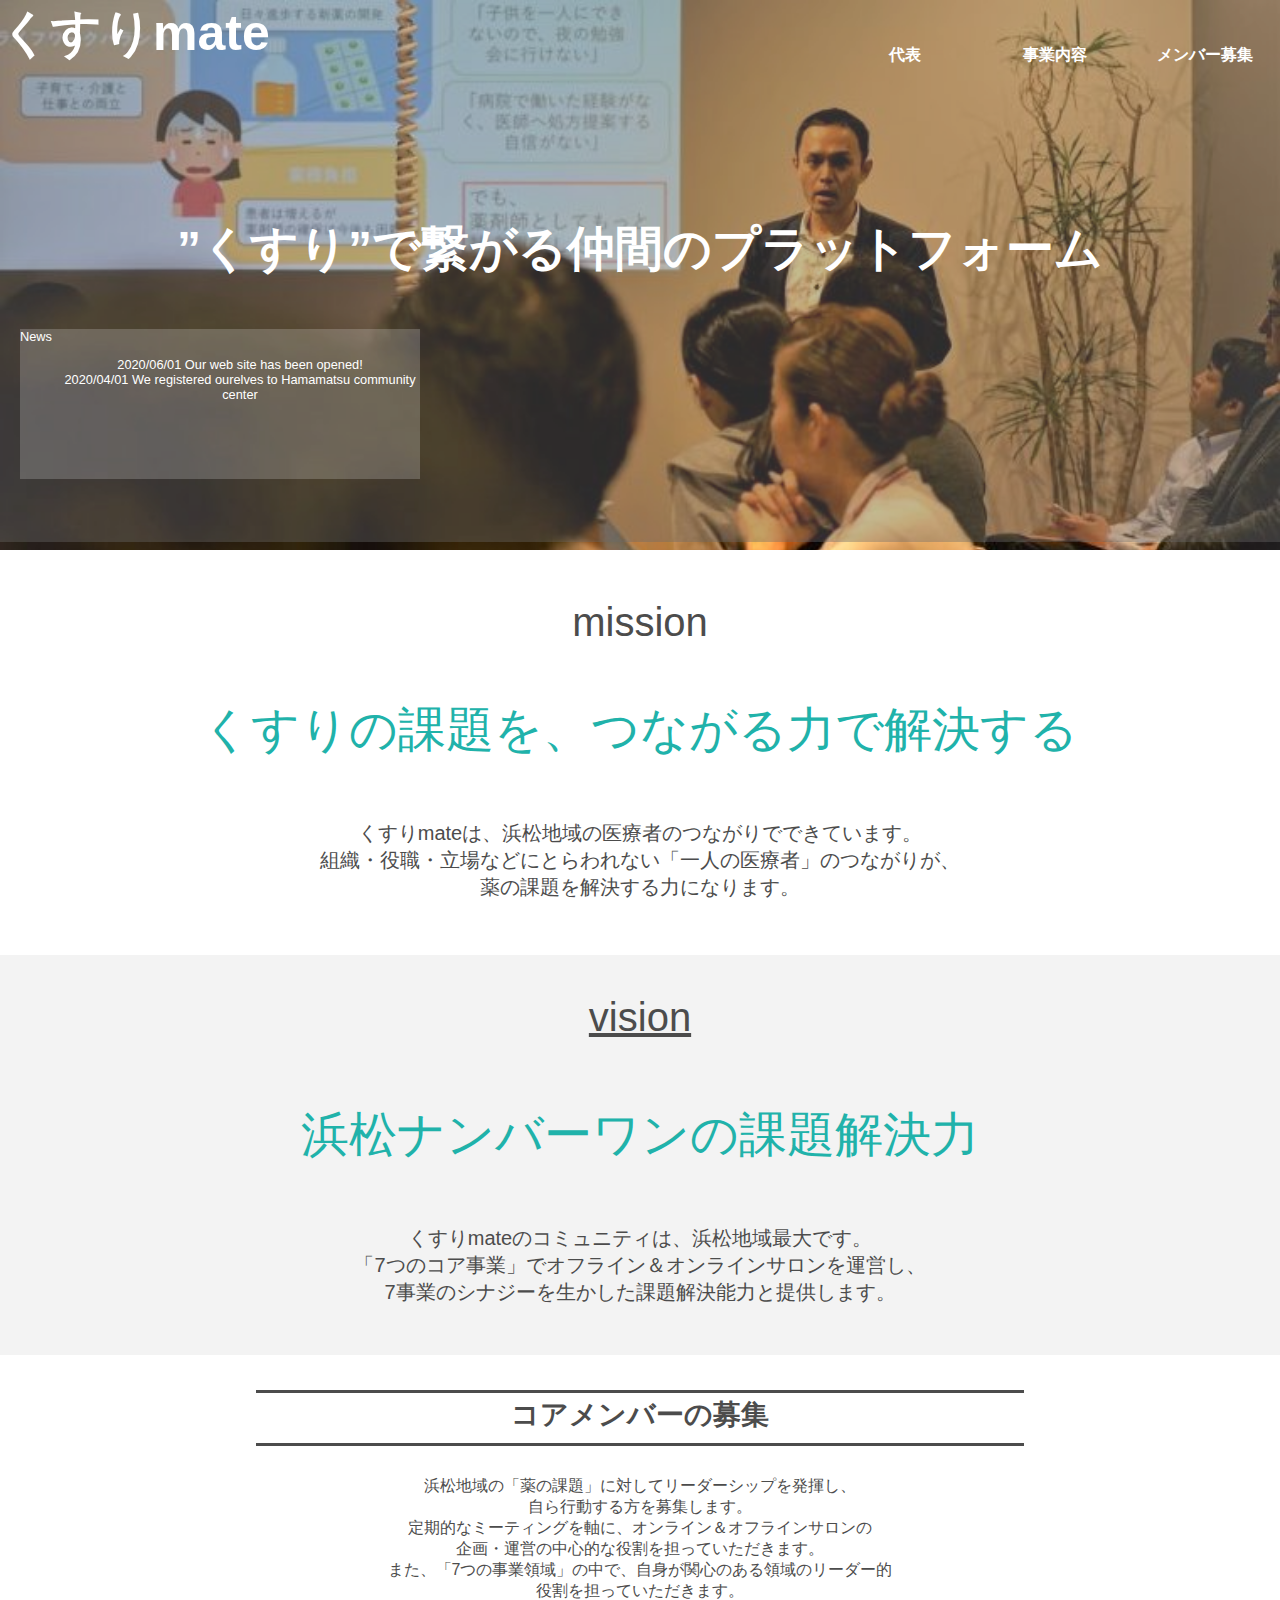
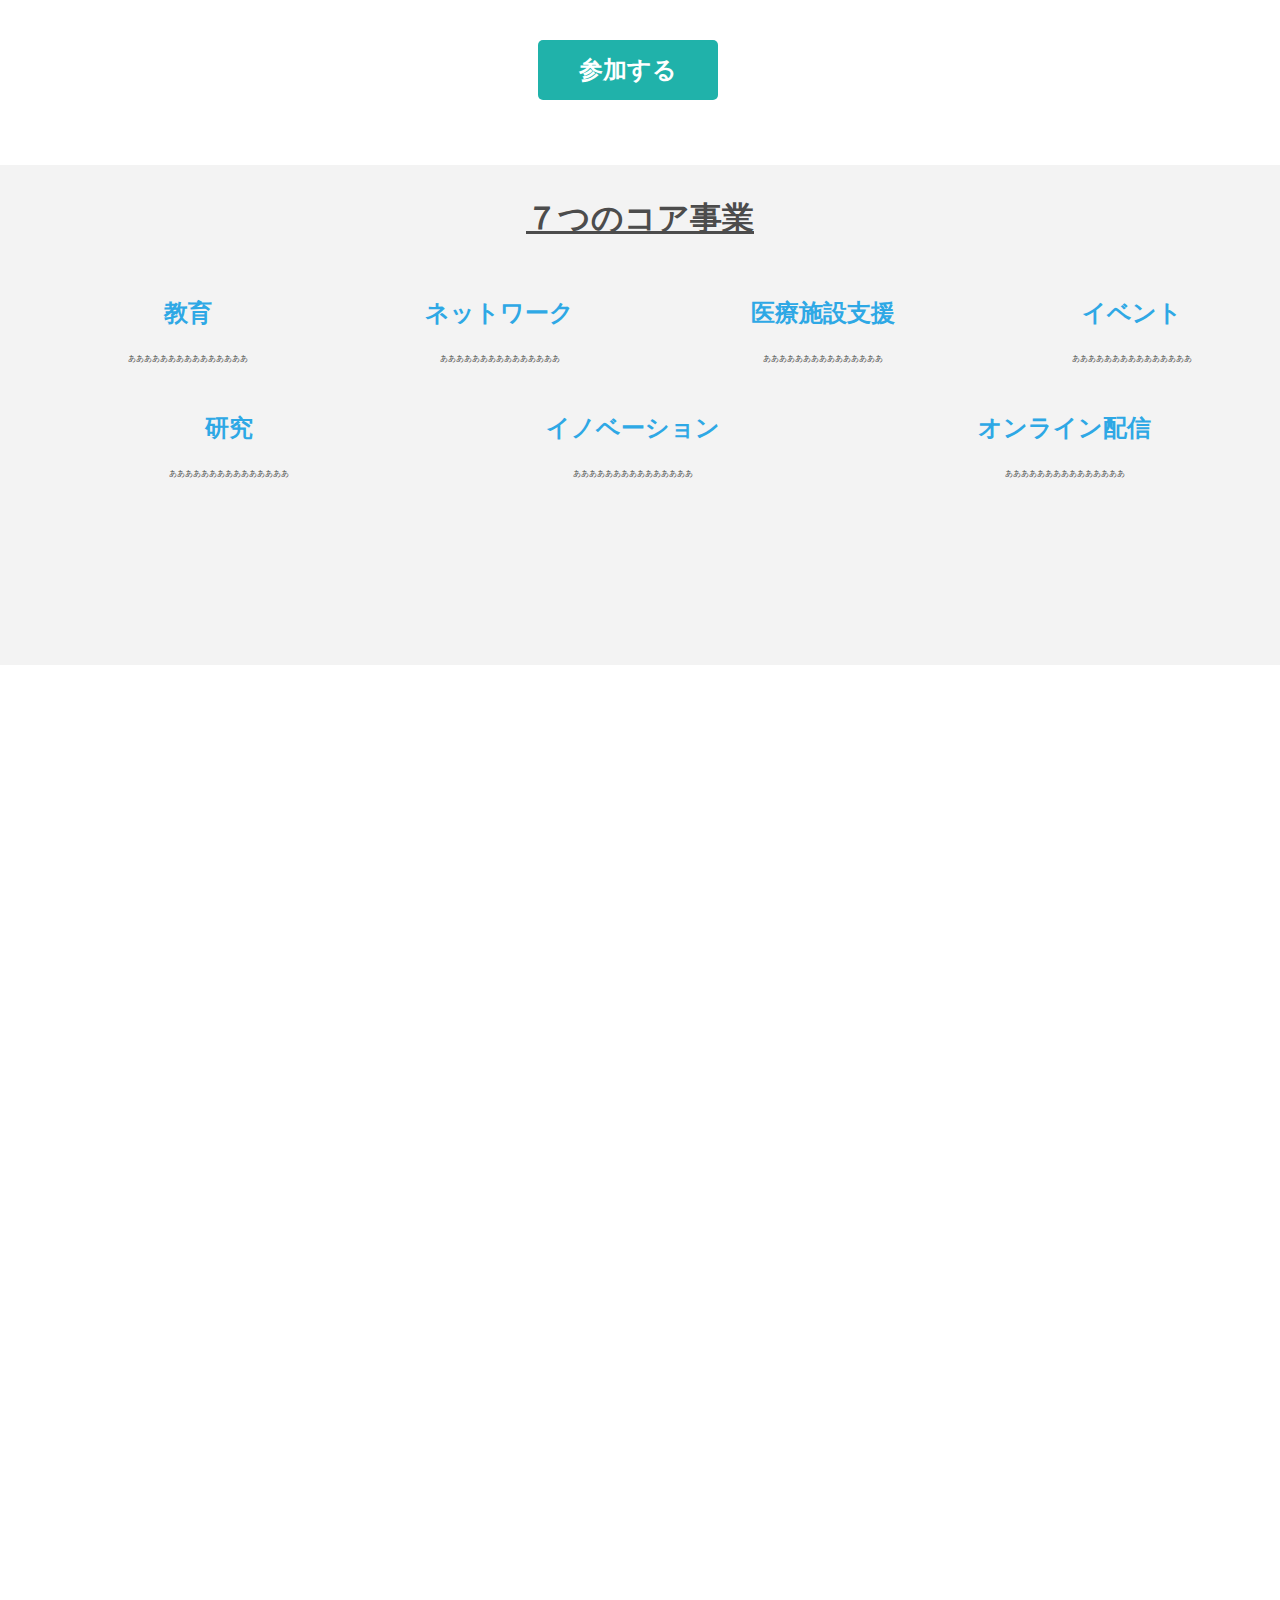
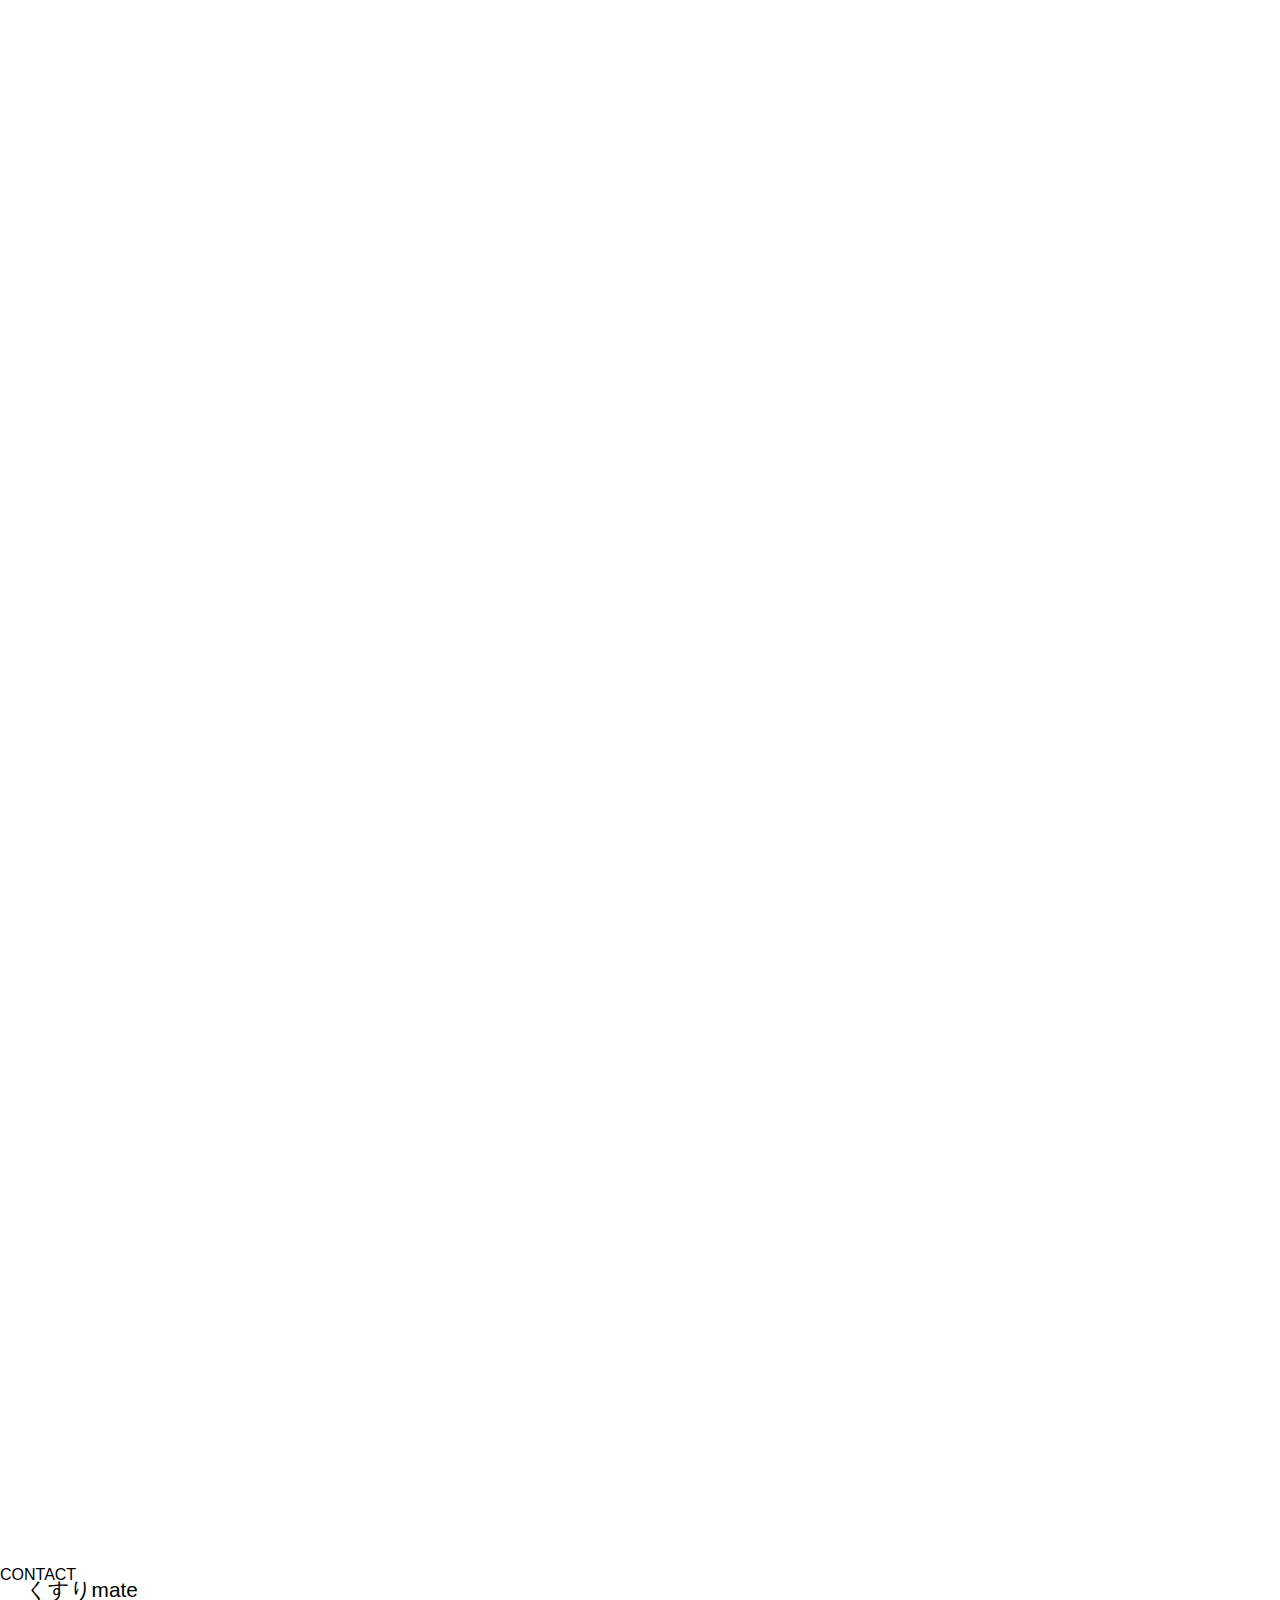
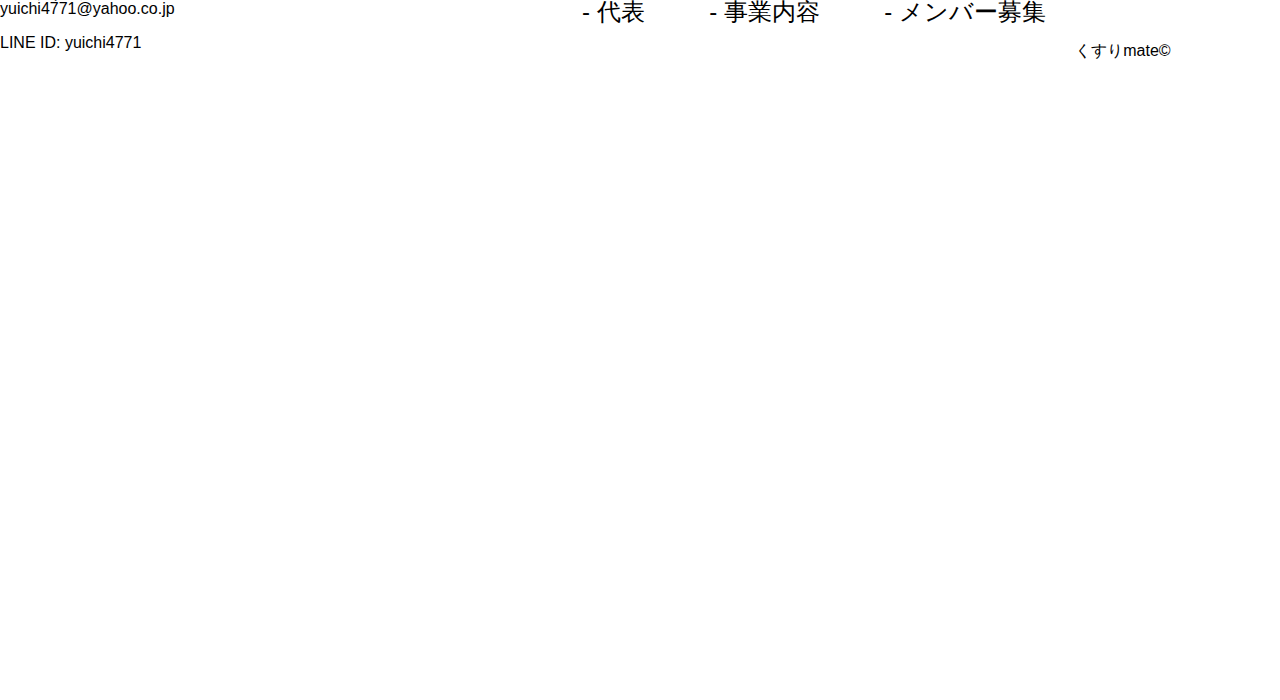
==== index.html @ dac46c24 "index 7つの事業修正" ====
<!DOCTYPE html>
<html lang="ja">
    <head>  <!-- header information of this file-->
        <meta charset="UTF-8">  <!-- encoding-->
        <title>くすりmate</title>   <!-- title of this site-->
        <link rel="stylesheet" type="text/css" href="style.css" --> <!-- associate this file with "style.css"-->
    </head>
    <body>  
        <header id="menu"> 
            <section id="topbar">
                <h1><a id="indexJump" href=index.html>くすりmate</a></h1> 
                <nav>   
                    <ul>    
                        <li><a href="wantedpage.html">メンバー募集</a></li>
                        <li><a href="businessDetail.html">事業内容</a></li>
                        <li><a href="representative.html">代表</a></li>
                    </ul>
                </nav> 
                <link rel="stylesheet" type="text/css" href="./css/common/topbar.css">
            </section> 
            <section id="topmain">
                <div id="headerback"></div>
                <div id="top">
                    <p id="platform">”くすり”で繋がる仲間のプラットフォーム</p>
                    <div id="news">
                        News
                        <ul>
                            <li>2020/06/01  Our web site has been opened!</li>
                            <li>2020/04/01  We registered ourelves to Hamamatsu community center</li>
                        </ul>
                    </div>
                </div>
                <link rel="stylesheet" type="text/css" href="css/common/topmain.css">
            </section>
            <link rel="stylesheet" type="text/css" href="css/common/headerStyle.css">
        </header>
        <main> 
            <section id="content">
                <div id="MISSION">
                    <p id="mission">mission</p>
                    <p id="missionStatement">くすりの課題を、つながる力で解決する</p>
                    <p id="missionExplain">くすりmateは、浜松地域の医療者のつながりでできています。<br>
                        組織・役職・立場などにとらわれない「一人の医療者」のつながりが、<br>
                        薬の課題を解決する力になります。
                    </p>
                    <link rel="stylesheet" type="text/css" href="./css/index/missionStyle.css" >
                </div>
                <div id="VISION">
                    <p id="vision">vision</p>
                    <p id="visionStatement">浜松ナンバーワンの課題解決力</p>
                    <p id="visionExplain">くすりmateのコミュニティは、浜松地域最大です。<br>
                        「7つのコア事業」でオフライン＆オンラインサロンを運営し、<br>
                        7事業のシナジーを生かした課題解決能力と提供します。</p>
                    <link rel="stylesheet" type="text/css" href="./css/index/visionStyle.css" -->
                </div>
            </section>
            <section class="MEMBER">
                <div id="memberRoleLayout">
                    <p id="memberRoleTxt">コアメンバーの募集
                    </p>
                </div>
                <div id="membershipLayout">
                    <p id="membershipTxt">
                        浜松地域の「薬の課題」に対してリーダーシップを発揮し、<br>
                        自ら行動する方を募集します。<br>
                        定期的なミーティングを軸に、オンライン＆オフラインサロンの<br>
                        企画・運営の中心的な役割を担っていただきます。<br>
                        また、「7つの事業領域」の中で、自身が関心のある領域のリーダー的<br>
                        役割を担っていただきます。
                    </p>
                </div>
                <a id="joinButtonLayout" href="#" class="btn-square-soft">参加する</a>
                <link rel="stylesheet" type="text/css" href="./css/index/memberStyle.css" -->
                <link rel="stylesheet" type="text/css" href="./css/index/buttonStyle.css" -->   <!-- need refatoring?-->
            </section>
            <!--section class="business2">
                <div id="index">7つのコア事業</div>
                <ul class="glb-list01 value">
                     <li>
                         <h3>教育</h3>
                         <p class="glb-text01">自分に矢印を向け、易きに流れず、言行一致で信念をつらぬこう</p>
                    </li>
                     <li>
                         <h3>ネットワーク</h3>
                         <p class="glb-text01">チームの成果にどんな価値で貢献するか？ その価値が最大化されるやり方を自ら選びとろう</p>
                    </li>
                    <li>
                        <h3>医療施設支援</h3>
                        <p class="glb-text01">議論や批評に終わることなく、実現・実行・決断を。困難上等、やり抜くことを当たり前に</p>
                    </li>
                </ul>
                <ul class="glb-list01 value">
                    <li>
                        <h3>イベント</h3>
                        <p class="glb-text01">独りの限界を素直に認めることで、新たに学び、助けを求める強さを持とう</p>
                    </li>
                    <li>
                        <h3>研究</h3>
                        <p class="glb-text01">固定化した立場は関係ない。LeadershipとFollowershipを兼ね備え、状況に応じた働きを</p>
                    </li>
                    <li>
                        <h3>イノベーション</h3>
                        <p class="glb-text01">格差・階層・裏表のないオープンな組織をつくるのは、自分だ</p>
                    </li>
                </ul>
                <link rel="stylesheet" type="text/css" href="./css/index/business.css">
            </section-->
            <section class="business">
                <div id=index>    <!-- 7つのコア事業-->
                    <p>７つのコア事業</p>
                </div>
                <ul class="glb-list01">
                    <li>
                        <h3>教育</h3>
                        <p class="glb-text01">あああああああああああああああ</p>
                    </li>
                    <li>
                        <h3>ネットワーク</h3>
                        <p class="glb-text01">あああああああああああああああ</p>
                    </li>
                    <li>
                        <h3>医療施設支援</h3>
                        <p class="glb-text01">あああああああああああああああ</p>
                    </li>
                    <li>
                        <h3>イベント</h3>
                        <p class="glb-text01">あああああああああああああああ</p>
                    </li>
                </ul>
                <ul class="glb-list01">
                    <li>
                        <h3>研究</h3>
                        <p class="glb-text01">あああああああああああああああ</p>
                    </li>
                    <li>
                        <h3>イノベーション</h3>
                        <p class="glb-text01">あああああああああああああああ</p>
                    </li>
                    <li>
                        <h3>オンライン配信</h3>
                        <p class="glb-text01">あああああああああああああああ</p>
                    </li>
                </ul>
                <link rel="stylesheet" type="text/css" href="./css/index/businessStyle.css" -->
            </section>
        </main>
<!-- Foooter -->
        <footer>  
            <section class="contact">
                <div id="CONTACT">
                    <div id="contactLayout">
                        <p id="contactTxt">CONTACT</p>
                    </div>
                    <div id="lineQR"></div>
                    <div id=emailLayout>
                        <p id="emailTxt">yuichi4771@yahoo.co.jp</p>
                    </div>
                    <div id="lineIdLayout">
                        <p id="lineIdTxt">LINE ID: yuichi4771</p>
                    </div>
                    <a id="fbLayout" class="fb" href=""></a>
                    <a id="lineLayout" class="line" href=""></a>
                    <a id="instaLayout" class="insta" href=""></a>
                    <!--    <div class="twitter"></div>
                    <div class="linkedin"></div>
                    <div class="eight"></div> -->
                    <link rel="stylesheet" type="text/css" href="./css/index/contactStyle.css" -->
                    <link rel="stylesheet" type="text/css" href="./css/sns/snsStyle.css" -->
                </div>
            </section>
            <section class="footerLogo">
                <div id="footerLogoLayout">
                    <p id="footerLogoTxt" href="#">くすりmate</p>
                </div>
                <ul id="footerMenu">
                    <li><a href="#">- 代表</a></li>
                    <li><a href="#">- 事業内容</a></li>
                    <li><a href="#">- メンバー募集</a></li>
                </ul>
                <div id="copyRightLayout">
                    <p id="copyRightTxt">くすりmate©</p>
                </div>
                <link rel="stylesheet" type="text/css" href="./css/common/indexFooterStyle.css" -->
            </section>
        </footer>
     <link rel="stylesheet" type="text/css" href="./css/common/body.css">
    </body>
</html>
---- css/common/topbar.css ----
section#topbar{
  width: 100%; 
  display: flex;
  justify-content: space-between;
  background-color: rgba(105, 105, 105, 0.397);
}

a#indexJump {
  text-decoration: none;
  color: white;
}

header#menu nav ul {
  padding-left: 0px;
  margin-top: 45px;
  list-style: none;
  overflow: visible;
}

header#menu nav li:hover{
  text-decoration: underline ;
  
}

header#menu nav li {
  font-size: 100%;
  margin: 0px;
  width: 150px;
  text-align: center;
  float: right;
  font-weight: bold;
}

header#menu nav li a {
  text-decoration: none;
  color: white;   /*to turn blue default to white: https://techacademy.jp/magazine/21233 */
}

h1{
  font-size: 50px;
  margin-top: 0px;
  margin-bottom: 0px;
}
---- css/common/topmain.css ----
section#topmain{
  height: 475px;
  width: 100%;
  position: relative;
  background-color: rgba(105, 105, 105, 0.397);
}

div#top{
  width: 100%;
  color: white;
  position: absolute;
}

div#headerback{

  height: 100%;
  width: 100%;
  position: absolute;
  top: 0;
  left: 0;
  opacity: 0.6;
}

p#kusuriMate {
  display: flex;
  justify-content: center;
  align-items: center;
  text-align: center;
  font-size: 300%;
  margin-top: 180px;
  color: white;
  font-weight: bold;
}

p#platform {
  text-align: center;
  font-size: 300%;
  color: white;
  font-weight: bolder;
  margin-top: 150px;
}

div#news {
  height: 150px;
  width: 400px;
  margin-left: 20px;
  margin-bottom: 10px;
  margin-top: 30px;
  font-size: 80%;
  color: white;
  background-color: rgba(255, 255, 255, 0.2);
  margin-bottom: 30px;
}
---- css/common/headerStyle.css ----
header#menu {
    background-image: url(../../img/index/くすりmateイメージメイン画像2.jpg);
    background-repeat: no-repeat;
    background-size: cover;
    width: 100%;
    height: 550px;
}
---- css/index/missionStyle.css ----
div#MISSION {
    width: 100%;
    height: 400px;
    background-position: left;
    background-color: white;
    position: absolute; top: 550px;
}

p#mission {
    width: 100%;
    text-align: center;
    color:#4c4c4c;
    font-size: 250%;
    position: absolute; top: 10px;
    /*要素をBOXの中央に配置する: https://arts-factory.net/position/ */
}

p#missionStatement {
    width: 100%;
    text-align: center;
    color: #20b2aa;
    font-size: 300%;
    position: absolute; top: 100px;
}

p#missionExplain {
    width: 100%;
    text-align: center;
    color:#4c4c4c;
    font-size: 125%;
    position: absolute; top: 250px;
}
---- css/index/visionStyle.css ----
div#VISION {
    width: 100%;
    height: 400px;
    background-position: left;
    background-color: white;
    position: absolute; top: 955px;
    background-color: rgb(243, 243, 243);
}

p#vision {
    width: 100%;
    text-align: center;
    text-decoration: underline;
    color:#4c4c4c;
    font-size: 250%;
    position: absolute; top: 0px;
}

p#visionStatement {
    width: 100%;
    text-align: center;
    color: #20b2aa;
    font-size: 300%;
    position: absolute; top: 100px;
}

p#visionExplain {
    width: 100%;
    text-align: center;
    color:#4c4c4c;
    font-size: 125%;
    position: absolute; top: 250px;
}
---- css/index/memberStyle.css ----
section.MEMBER {
    width: 100%;
    height: 500px;
    background-position: left;
    background-color: white;
    position: absolute;
    top: 1360px;
    color:#4c4c4c;
}

div#memberRoleLayout {
    width: 60%;
    height: 50px;
    top: 30px;
    position: absolute;
    left: 20%;
    border-style: solid none;
}

p#memberRoleTxt {
    height: 20px;
    width: 100%;
    text-align: center;
    font-size: 175%;
    font-weight: bold;
    position: absolute;
    top: -25px;
}

div#membershipLayout {
    width: 100%;
    height: auto;
    position: absolute;
    top: 100px;
    
}

p#membershipTxt {
    width: 100%;
    text-align: center;
    font-size: 100%;
}

a#joinButtonLayout {
    position: absolute;
    top: 280px;
    left: 42%;
    font-size: 150%;
}
---- css/index/buttonStyle.css ----
.btn-square-soft {
    display: inline-block;
    position: relative;
    text-decoration: none;
    text-align: center;
    overflow: hidden;
    color: white;
    width: 180px;
    height: 60px;
    line-height: 60px;
    border-radius: 5px;
    font-weight: bold;
    background: #20b2aa;
  }
  
  .btn-square-soft:hover {
    /*押したとき*/
    -webkit-transform: translateY(2px);
    transform: translateY(2px);/*沈むように*/
    box-shadow: 0 0 1px rgba(0, 0, 0, 0.15);
    background-image: linear-gradient(aquamarine 0%, aquamarine 100%);/*グラデーションを明るく*/

  }
---- css/index/business.css ----
section.business2{
  top: 2500px;
}

.glb-text01 {
    font-size: 1.6rem;
    line-height: 2.0;
}

div, span, a, object, iframe, h1, h2, h3, h4, h5, h6, p, blockquote, pre, abbr, address, cite, code, del, dfn, em, ins, kbd, q, samp, small, strong, sub, sup, var, b, i, dl, dt, dd, ol, ul, li, fieldset, form, label, legend, table, caption, tbody, tfoot, thead, tr, th, td, article, aside, main, canvas, details, figcaption, figure, footer, header, menu, nav, section, summary, time, mark, audio, video {
    background: transparent;
    vertical-align: baseline;
    outline: 0;
    border: 0;
    margin: 0;
    padding: 0;
    font-size: 100%;
    font-weight: normal;
}

p {
    display: block;
    margin-block-start: 1em;
    margin-block-end: 1em;
    margin-inline-start: 0px;
    margin-inline-end: 0px;
}

.glb-list01.value>li {
    float: left;
    width: 280px;
    letter-spacing: 0.1em;
}

li {
    text-align: -webkit-match-parent;
}

ul {
    list-style: none;
}
user agent stylesheet
ul {
    list-style-type: disc;
}
---- css/index/businessStyle.css ----
section.business {
    width: 100%;
    height: 500px;
    position: absolute; top: 1765px;
    background-color: rgb(243, 243, 243);
}


.glb-text01 {
    font-size: 50%;
}

div#index{
    text-decoration: underline;
    font-weight: bold;
    color:#4c4c4c;
    width: 100%;
    text-align: center;
    font-size: 200%;
    display: block;
}

h3{
    color:#2ea8e5;
    font-size:150%;
}

li {
    margin: auto;
    list-style: none;
    text-align: center;
}

ul.glb-list01{
    display: flex;
    overflow: hidden;
    color:#4c4c4c;
    list-style: none;
    list-style-type: disc;
}
---- css/common/indexFooterStyle.css ----
/*-------------------------------------------------*/
/*  フッターの位置をpx指定していて使いまわせない！     */
/*  要リファクタ                                    */
/*-------------------------------------------------*/

footer {
    width: 100%;
    height: 100px;
    background-color: white;
    position: absolute;
    top: 4750px;
}

div#footerLogoLayout {
    width: 20%;
    height: 30%;
    position: absolute;
    top: 5%;
    left:2%;
}

p#footerLogoTxt {
    font-size: 130%;
}

ul#footerMenu {
    position: absolute;
    left: 40%;
    top: 30%;
}

ul#footerMenu li {
    display: inline;
    margin: 0 30px;
    font-size: 150%;
}

ul#footerMenu li a {
    text-decoration: none;
    color: black;
}

div#copyRightLayout {
    width: 15%;
    height: 20%;
    position: absolute;
    bottom: 5%;
    right: 1%;
}
---- css/common/body.css ----
body{
  font-family: "Hiragino Kaku Gothic Pro",メイリオ,Meiryo,"ヒラギノ角ゴ Pro W3","ＭＳ Ｐゴシック",Arial,"Helvetica Neue",Helvetica,sans-serif;
  margin: 0;
  width: 100%;
  height: 5500px;
}
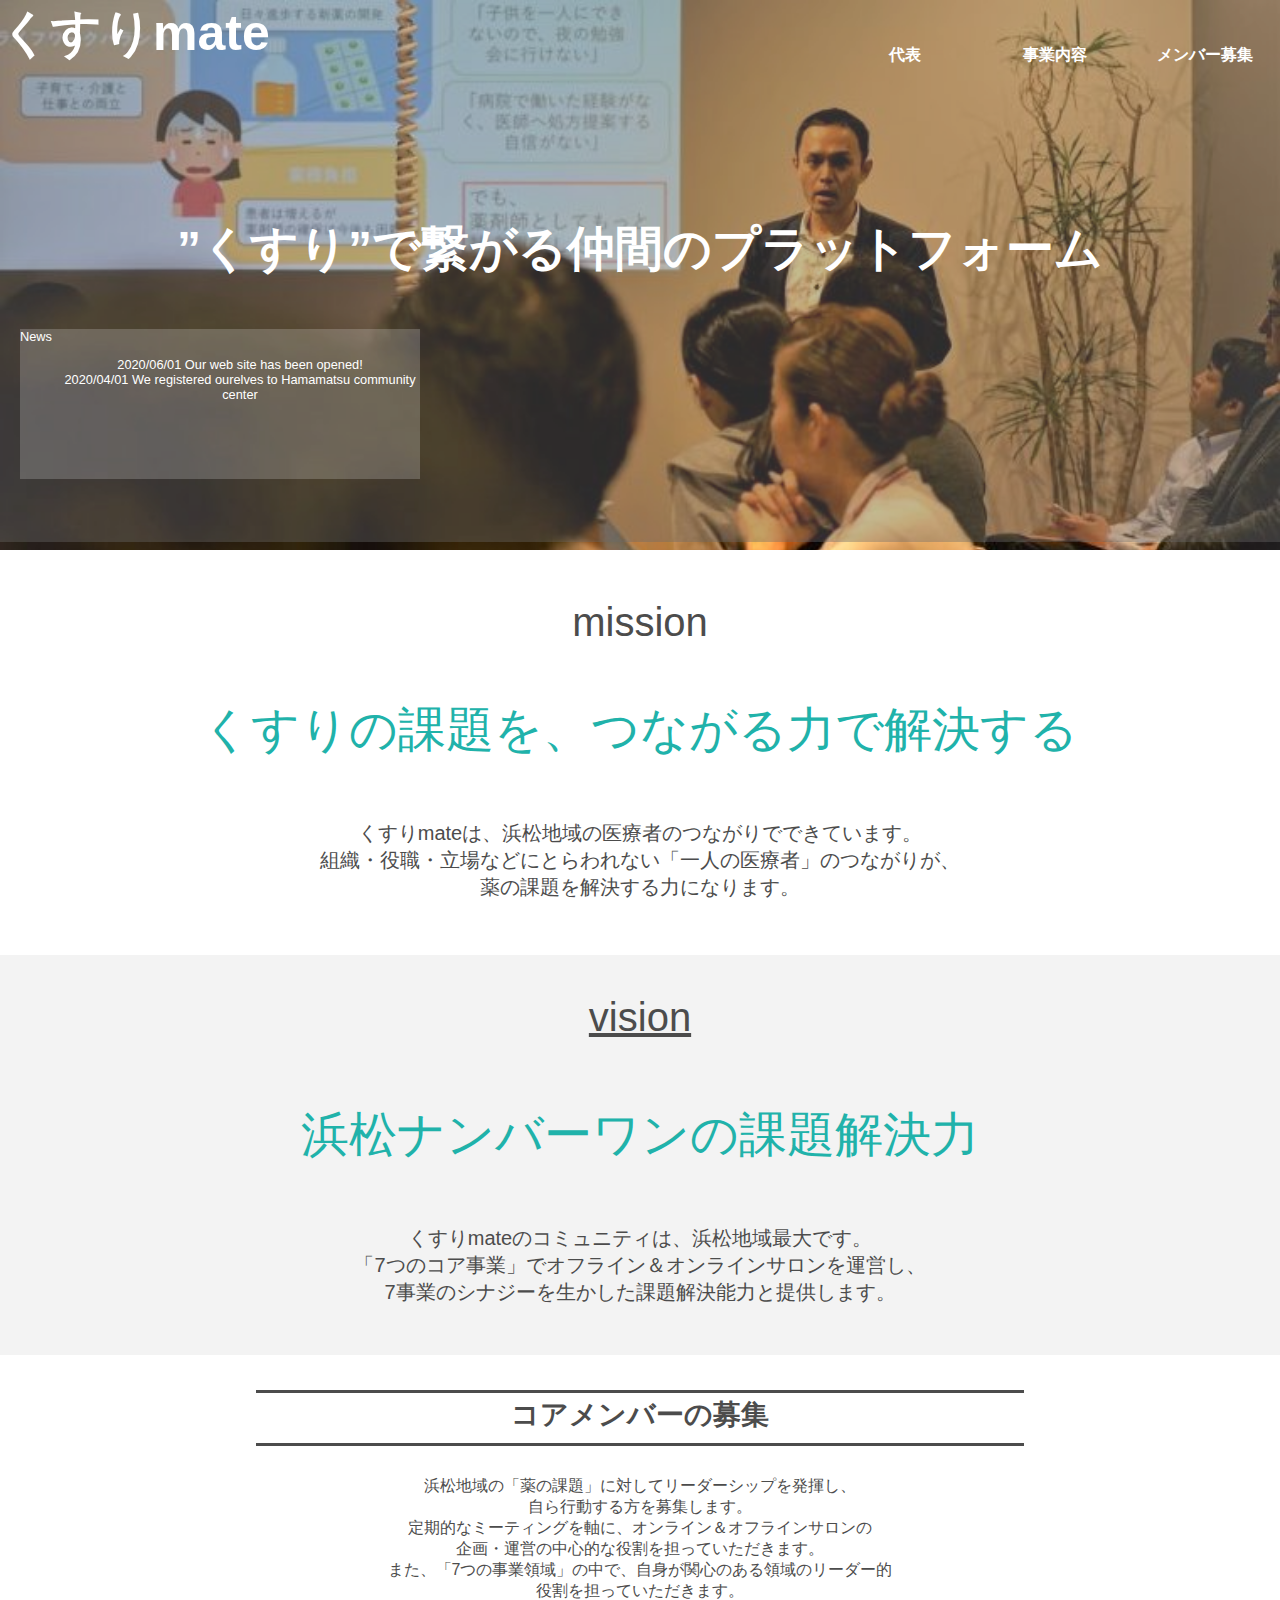
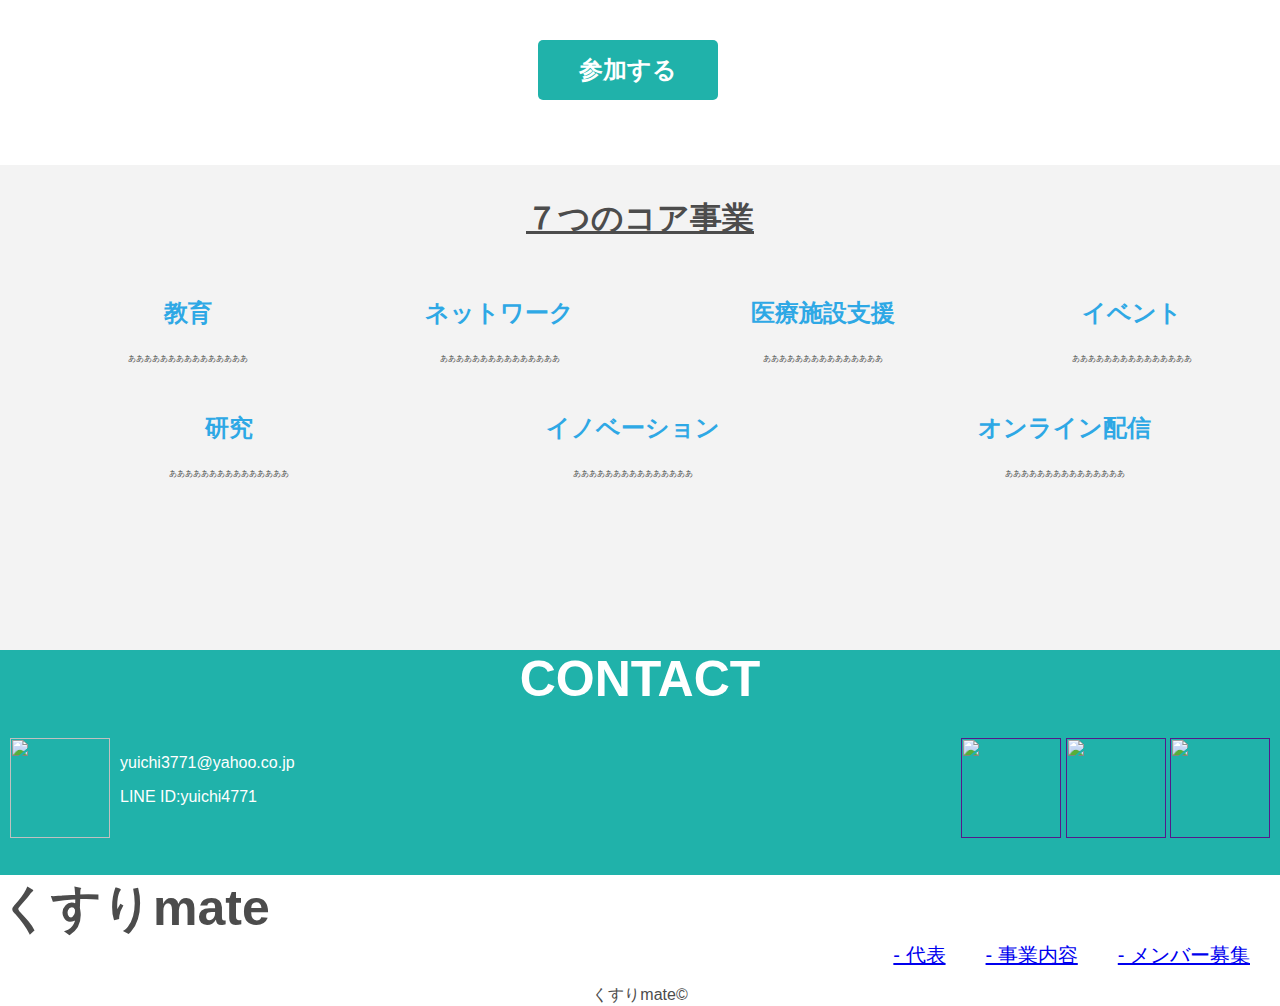
==== commit 81053f2c: "index完成" ====
--- a/index.html
+++ b/index.html
@@ -73,48 +73,16 @@
                 <link rel="stylesheet" type="text/css" href="./css/index/memberStyle.css" -->
                 <link rel="stylesheet" type="text/css" href="./css/index/buttonStyle.css" -->   <!-- need refatoring?-->
             </section>
-            <!--section class="business2">
-                <div id="index">7つのコア事業</div>
-                <ul class="glb-list01 value">
-                     <li>
-                         <h3>教育</h3>
-                         <p class="glb-text01">自分に矢印を向け、易きに流れず、言行一致で信念をつらぬこう</p>
-                    </li>
-                     <li>
-                         <h3>ネットワーク</h3>
-                         <p class="glb-text01">チームの成果にどんな価値で貢献するか？ その価値が最大化されるやり方を自ら選びとろう</p>
-                    </li>
-                    <li>
-                        <h3>医療施設支援</h3>
-                        <p class="glb-text01">議論や批評に終わることなく、実現・実行・決断を。困難上等、やり抜くことを当たり前に</p>
-                    </li>
-                </ul>
-                <ul class="glb-list01 value">
-                    <li>
-                        <h3>イベント</h3>
-                        <p class="glb-text01">独りの限界を素直に認めることで、新たに学び、助けを求める強さを持とう</p>
-                    </li>
-                    <li>
-                        <h3>研究</h3>
-                        <p class="glb-text01">固定化した立場は関係ない。LeadershipとFollowershipを兼ね備え、状況に応じた働きを</p>
-                    </li>
-                    <li>
-                        <h3>イノベーション</h3>
-                        <p class="glb-text01">格差・階層・裏表のないオープンな組織をつくるのは、自分だ</p>
-                    </li>
-                </ul>
-                <link rel="stylesheet" type="text/css" href="./css/index/business.css">
-            </section-->
             <section class="business">
                 <div id=index>    <!-- 7つのコア事業-->
                     <p>７つのコア事業</p>
                 </div>
                 <ul class="glb-list01">
-                    <li>
+                    <li id="businessli">
                         <h3>教育</h3>
                         <p class="glb-text01">あああああああああああああああ</p>
                     </li>
-                    <li>
+                    <li id="businessli">
                         <h3>ネットワーク</h3>
                         <p class="glb-text01">あああああああああああああああ</p>
                     </li>
@@ -122,21 +90,21 @@
                         <h3>医療施設支援</h3>
                         <p class="glb-text01">あああああああああああああああ</p>
                     </li>
-                    <li>
+                    <li id="businessli">
                         <h3>イベント</h3>
                         <p class="glb-text01">あああああああああああああああ</p>
                     </li>
                 </ul>
                 <ul class="glb-list01">
-                    <li>
+                    <li id="businessli">
                         <h3>研究</h3>
                         <p class="glb-text01">あああああああああああああああ</p>
                     </li>
-                    <li>
+                    <li id="businessli">
                         <h3>イノベーション</h3>
                         <p class="glb-text01">あああああああああああああああ</p>
                     </li>
-                    <li>
+                    <li id="businessli">
                         <h3>オンライン配信</h3>
                         <p class="glb-text01">あああああああああああああああ</p>
                     </li>
@@ -146,42 +114,38 @@
         </main>
 <!-- Foooter -->
         <footer>  
-            <section class="contact">
-                <div id="CONTACT">
-                    <div id="contactLayout">
-                        <p id="contactTxt">CONTACT</p>
+            <section class="footermain">
+                <h1 id="contact">CONTACT</h1>
+                <div id="footerbarmain">
+                    <div id="contactbar">
+                        <div id="lineimg">
+                            <img src="./img/sns/lineQR.jpg">
+                        </div>
+                        <div id="contactmain"> 
+                            <p id="email">yuichi3771@yahoo.co.jp</p>
+                            <p id="line">LINE ID:yuichi4771</p>
+                        </div>
                     </div>
-                    <div id="lineQR"></div>
-                    <div id=emailLayout>
-                        <p id="emailTxt">yuichi4771@yahoo.co.jp</p>
+                    <div id="snscontact">
+                        <a id="fbLayout" class="fb" href=""><img src="./img/sns/f_logo_RGB-Hex-Blue_512.png" class="01"></a>
+                        <a id="lineLayout" class="line" href=""><img src="./img/sns/LINE_APP.png" class="01"></a>
+                        <a id="instaLayout" class="insta" href="">
+                            <img src="./img/sns/glyph-logo_May2016.png" class="01"></a>
                     </div>
-                    <div id="lineIdLayout">
-                        <p id="lineIdTxt">LINE ID: yuichi4771</p>
-                    </div>
-                    <a id="fbLayout" class="fb" href=""></a>
-                    <a id="lineLayout" class="line" href=""></a>
-                    <a id="instaLayout" class="insta" href=""></a>
-                    <!--    <div class="twitter"></div>
-                    <div class="linkedin"></div>
-                    <div class="eight"></div> -->
-                    <link rel="stylesheet" type="text/css" href="./css/index/contactStyle.css" -->
-                    <link rel="stylesheet" type="text/css" href="./css/sns/snsStyle.css" -->
                 </div>
+                <link rel="stylesheet" type="text/css" href="css/common/footermain2.css">
             </section>
-            <section class="footerLogo">
-                <div id="footerLogoLayout">
-                    <p id="footerLogoTxt" href="#">くすりmate</p>
-                </div>
+            <section class="footersub">
+                <h1 id="mainname">くすりmate</h1>
                 <ul id="footerMenu">
-                    <li><a href="#">- 代表</a></li>
-                    <li><a href="#">- 事業内容</a></li>
-                    <li><a href="#">- メンバー募集</a></li>
+                    <li class="Footer"><a href="#">- 代表</a></li>
+                    <li class="Footer"><a href="#">- 事業内容</a></li>
+                    <li class="Footer"><a href="#">- メンバー募集</a></li>
                 </ul>
-                <div id="copyRightLayout">
-                    <p id="copyRightTxt">くすりmate©</p>
-                </div>
-                <link rel="stylesheet" type="text/css" href="./css/common/indexFooterStyle.css" -->
+                <div id="copyRightLayout">くすりmate©</div>
+                <link rel="stylesheet" type="text/css" href="css/common/footersub.css">
             </section>
+            <link rel="stylesheet" type="text/css" href="./css/common/footermain.css">
         </footer>
      <link rel="stylesheet" type="text/css" href="./css/common/body.css">
     </body>
--- a/css/index/businessStyle.css
+++ b/css/index/businessStyle.css
@@ -25,7 +25,7 @@
     font-size:150%;
 }
 
-li {
+li{
     margin: auto;
     list-style: none;
     text-align: center;
--- a/css/common/footermain2.css
+++ b/css/common/footermain2.css
@@ -0,0 +1,32 @@
+.footermain{
+  background-color: #20b2aa;
+  width: 100%;
+  height: 225px;
+  color: white;
+}
+
+div#footerbarmain{
+  display: flex;
+  justify-content: space-between;
+  margin-left: 10px;
+  margin-right: 10px;
+  margin-top: 30px;
+}
+
+div#contactmain{
+  margin-left: 10px;
+}
+
+h1#contact{
+  text-align: center;
+}
+
+div#contactbar{
+   display: flex;
+}
+
+img{
+  width: 100px;
+  height: 100px;
+}
+
--- a/css/common/footersub.css
+++ b/css/common/footersub.css
@@ -0,0 +1,21 @@
+section.footersub{
+  width: 100%;
+  color: #4c4c4c;
+}
+
+ul#footerMenu{
+  margin-top: 0px;
+  list-style: none;
+  display: flex;
+  justify-content: flex-end;
+}
+
+li.Footer{
+  margin-left: 10px;
+  margin-right: 30px;
+  font-size: 20px;
+}
+
+div#copyRightLayout{
+  text-align: center;
+}--- a/css/common/footermain.css
+++ b/css/common/footermain.css
@@ -0,0 +1,5 @@
+footer {
+  width: 100%;
+  position: absolute;
+  top: 2250px;
+}
--- a/css/common/body.css
+++ b/css/common/body.css
@@ -2,5 +2,4 @@
   font-family: "Hiragino Kaku Gothic Pro",メイリオ,Meiryo,"ヒラギノ角ゴ Pro W3","ＭＳ Ｐゴシック",Arial,"Helvetica Neue",Helvetica,sans-serif;
   margin: 0;
   width: 100%;
-  height: 5500px;
 }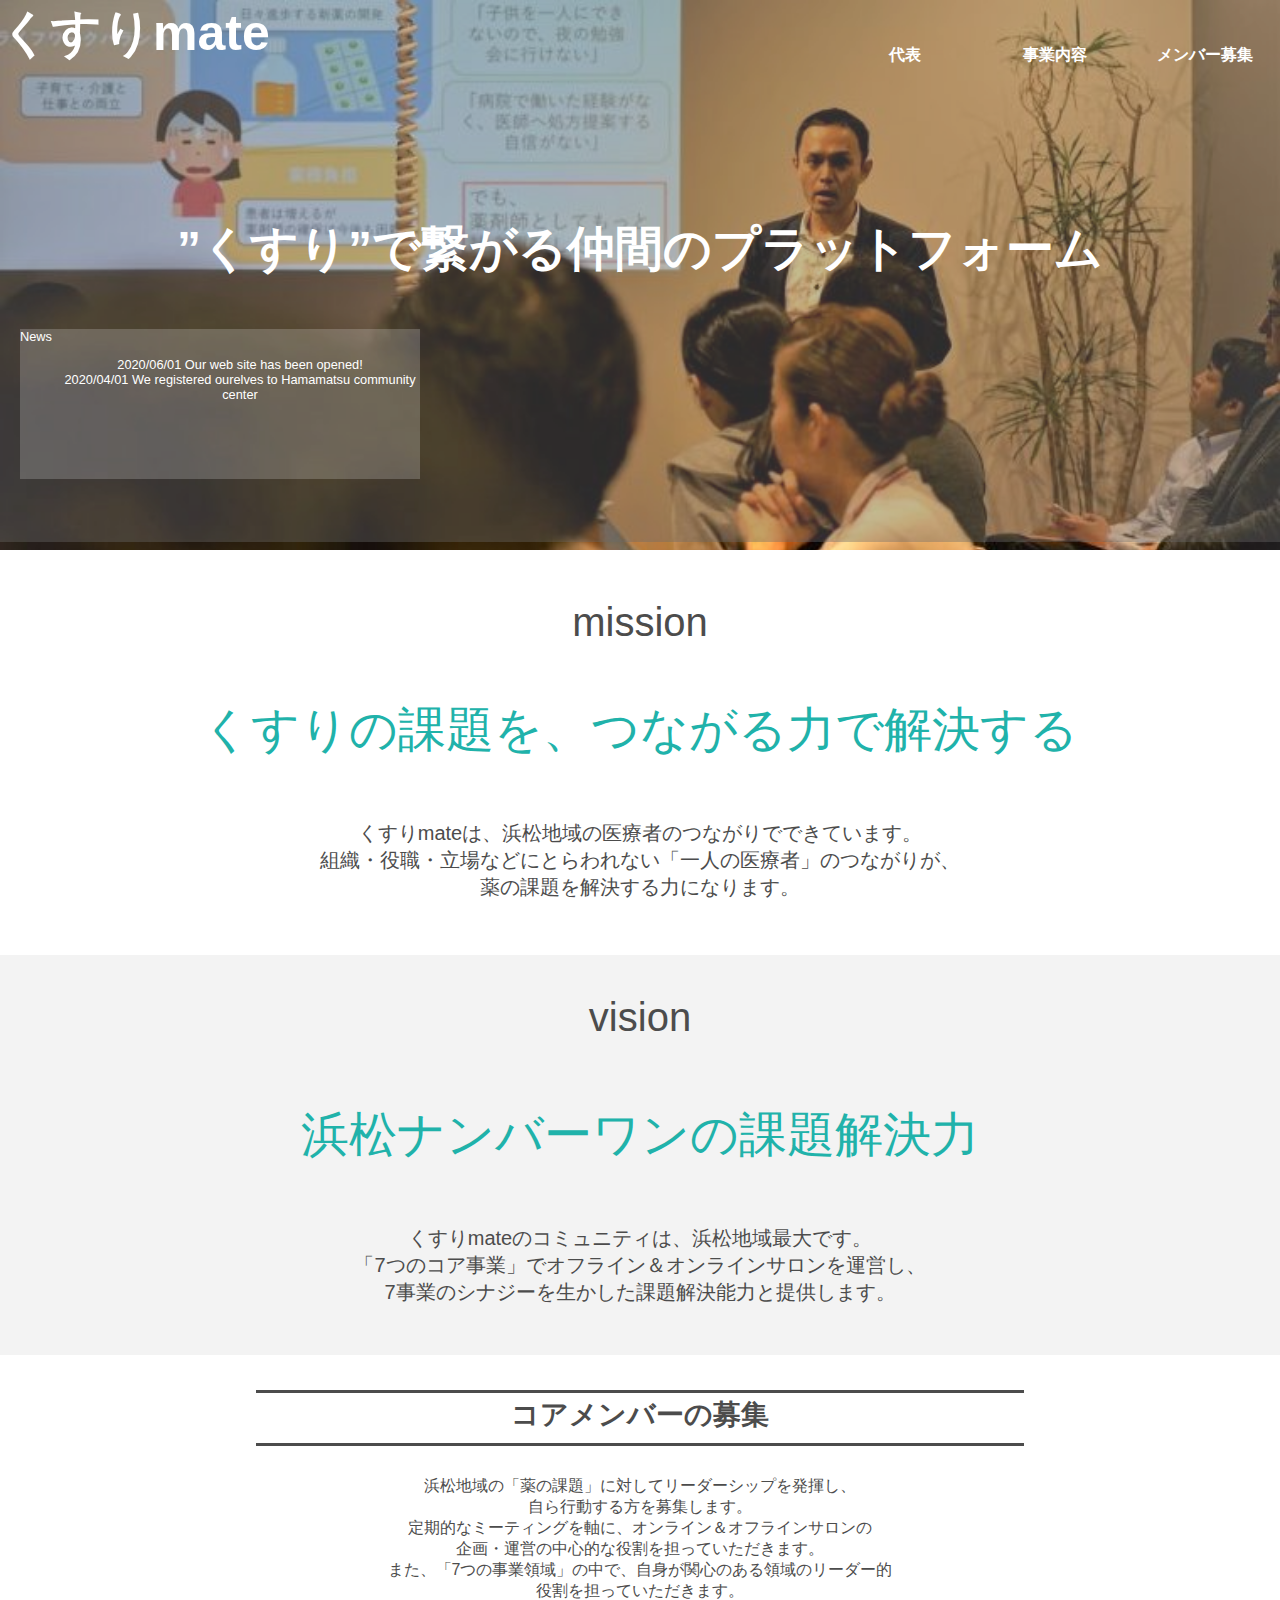
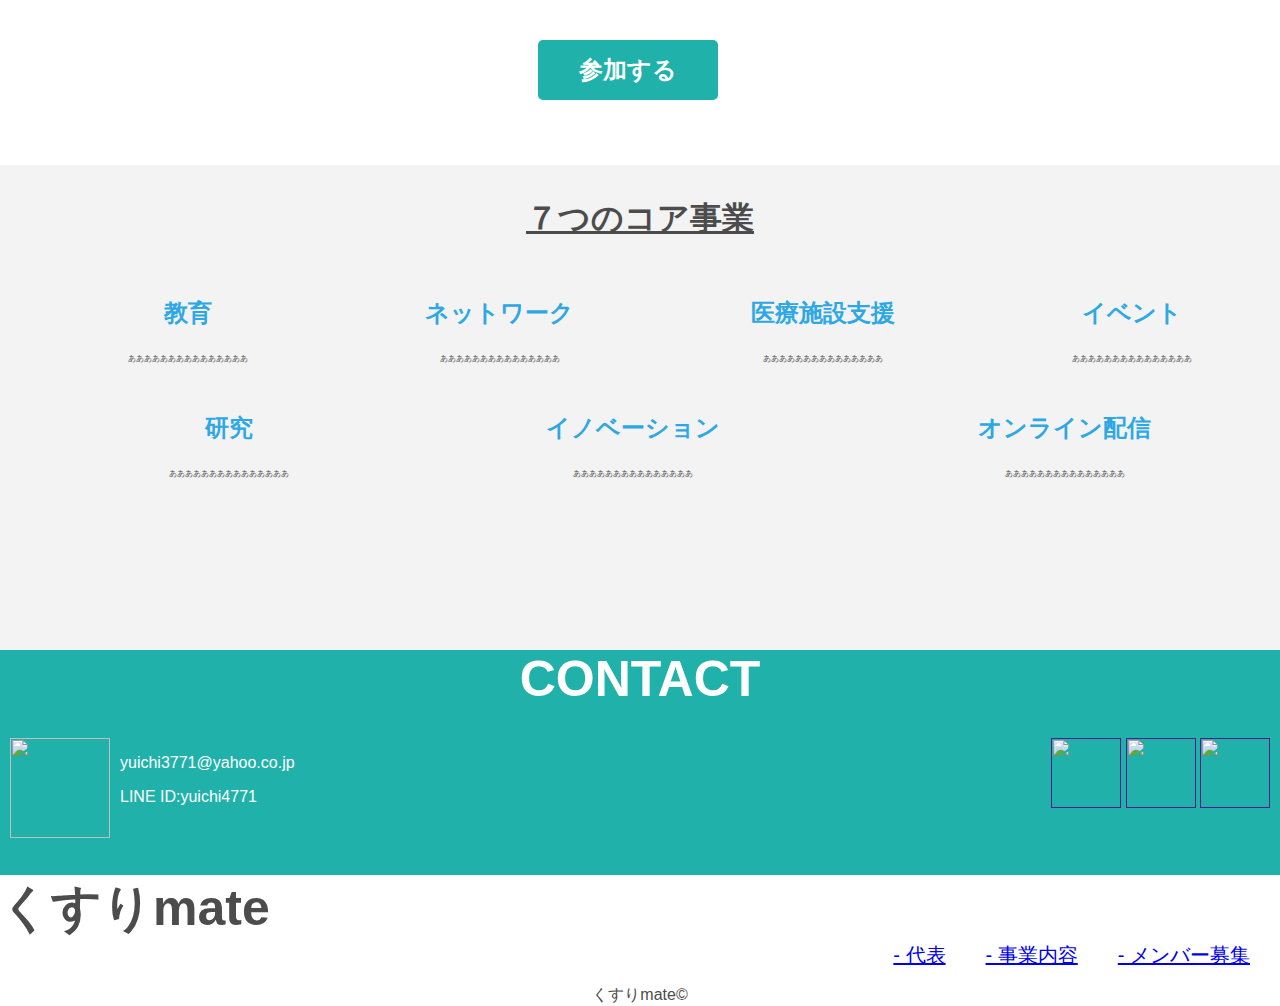
==== commit 49e0376a: "代表ページ完成" ====
--- a/index.html
+++ b/index.html
@@ -127,10 +127,9 @@
                         </div>
                     </div>
                     <div id="snscontact">
-                        <a id="fbLayout" class="fb" href=""><img src="./img/sns/f_logo_RGB-Hex-Blue_512.png" class="01"></a>
-                        <a id="lineLayout" class="line" href=""><img src="./img/sns/LINE_APP.png" class="01"></a>
-                        <a id="instaLayout" class="insta" href="">
-                            <img src="./img/sns/glyph-logo_May2016.png" class="01"></a>
+                        <a class="sns" href=""><img src="./img/sns/f_logo_RGB-Hex-Blue_512.png"></a>
+                        <a class="sns" href=""><img src="./img/sns/LINE_APP.png" ></a>
+                        <a class="sns" href=""><img src="./img/sns/glyph-logo_May2016.png"></a>
                     </div>
                 </div>
                 <link rel="stylesheet" type="text/css" href="css/common/footermain2.css">
@@ -145,7 +144,7 @@
                 <div id="copyRightLayout">くすりmate©</div>
                 <link rel="stylesheet" type="text/css" href="css/common/footersub.css">
             </section>
-            <link rel="stylesheet" type="text/css" href="./css/common/footermain.css">
+            <link rel="stylesheet" type="text/css" href="./css/common/footermain1.css">
         </footer>
      <link rel="stylesheet" type="text/css" href="./css/common/body.css">
     </body>
--- a/css/index/visionStyle.css
+++ b/css/index/visionStyle.css
@@ -10,7 +10,6 @@
 p#vision {
     width: 100%;
     text-align: center;
-    text-decoration: underline;
     color:#4c4c4c;
     font-size: 250%;
     position: absolute; top: 0px;
--- a/css/common/footermain2.css
+++ b/css/common/footermain2.css
@@ -25,8 +25,12 @@
    display: flex;
 }
 
-img{
+div#lineimg>img{
   width: 100px;
   height: 100px;
 }
 
+a.sns>img{
+  width: 70px;
+  height: 70px;
+}--- a/css/common/footersub.css
+++ b/css/common/footersub.css
@@ -18,4 +18,5 @@
 
 div#copyRightLayout{
   text-align: center;
-}+}
+
--- a/css/common/footermain1.css
+++ b/css/common/footermain1.css
@@ -0,0 +1,5 @@
+footer {
+  width: 100%;
+  position: absolute;
+  top: 2250px;
+}
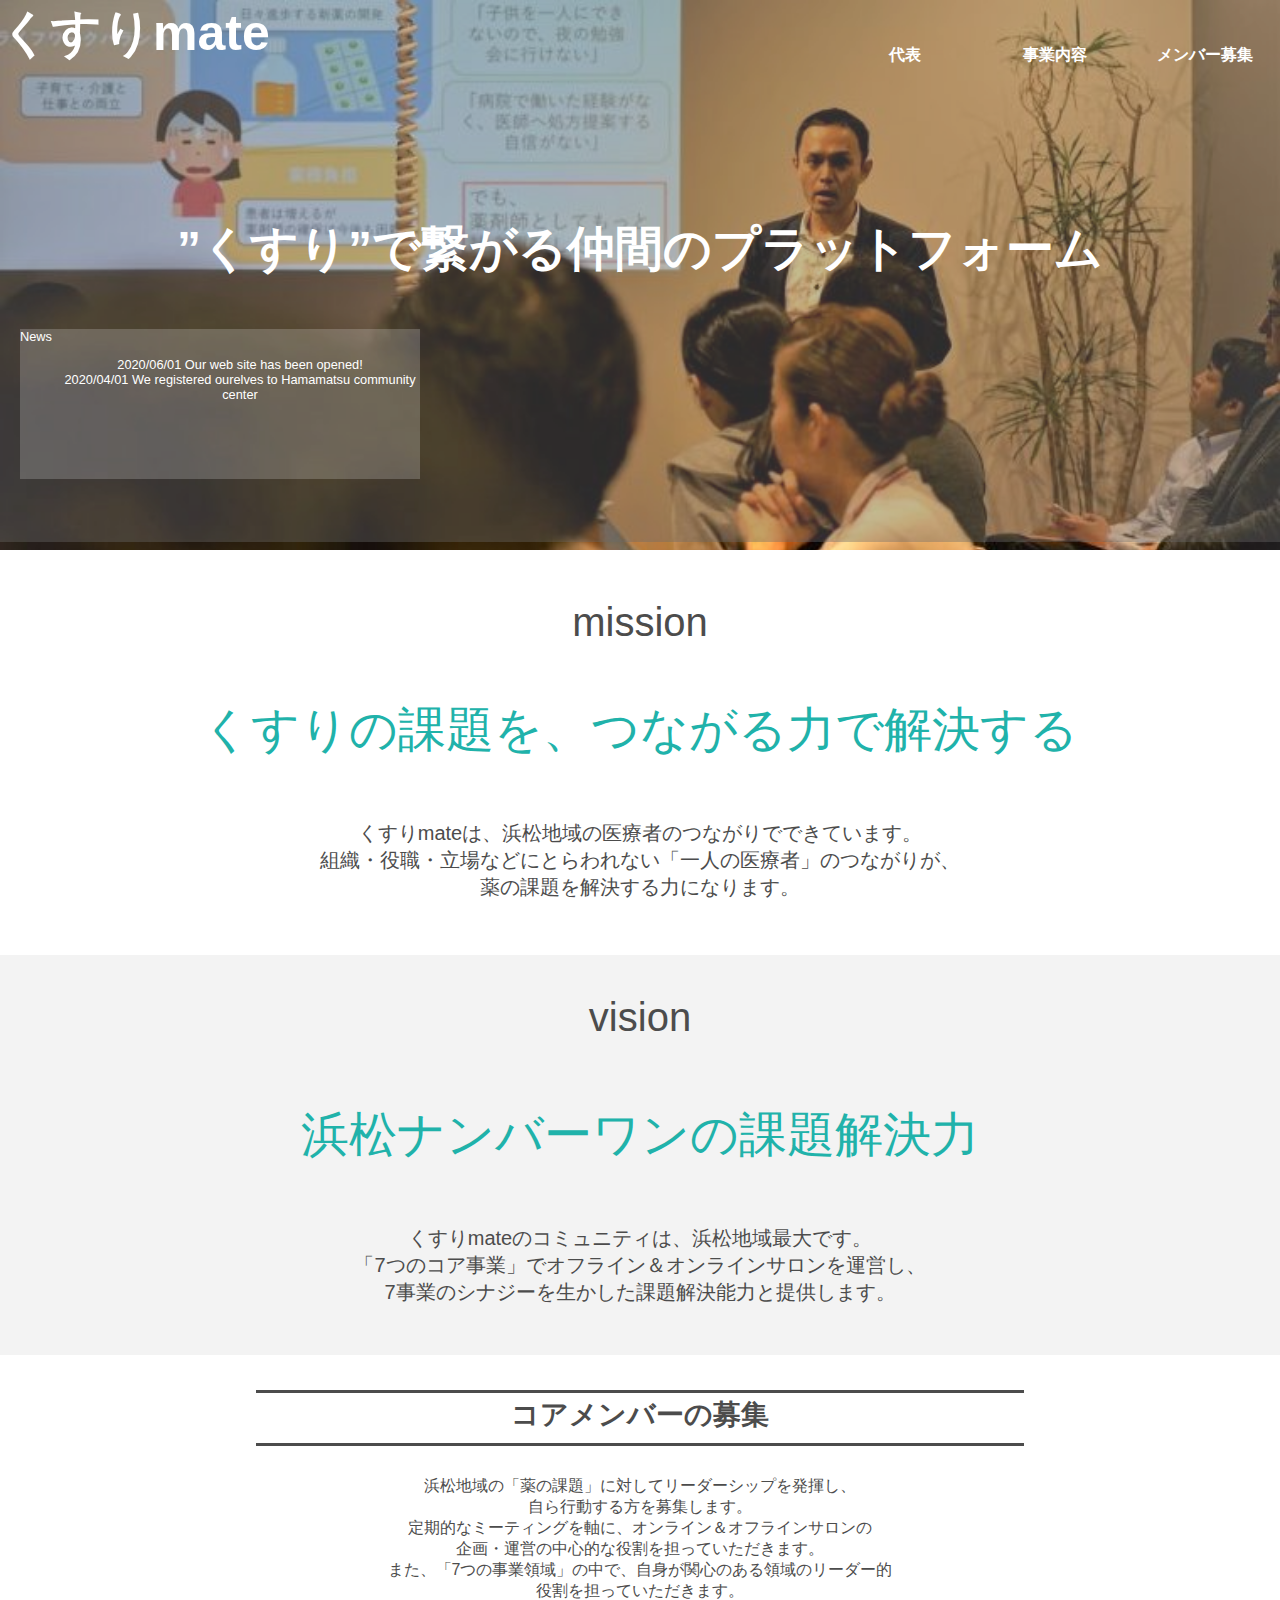
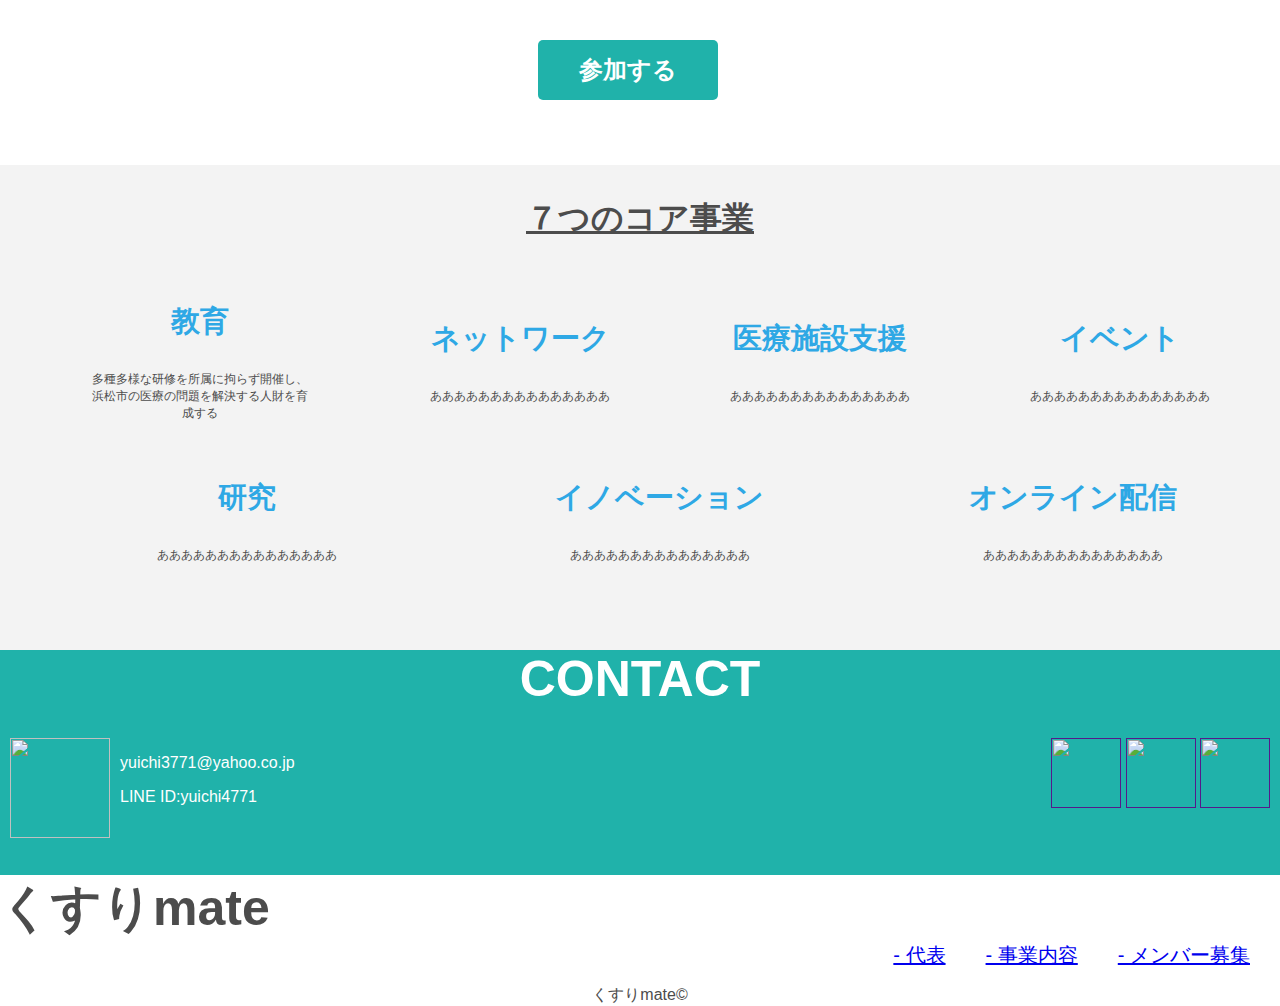
==== commit a2a88c87: "index微調整" ====
--- a/index.html
+++ b/index.html
@@ -69,7 +69,7 @@
                         役割を担っていただきます。
                     </p>
                 </div>
-                <a id="joinButtonLayout" href="#" class="btn-square-soft">参加する</a>
+                <a id="joinButtonLayout" href="wantedpage.html" class="btn-square-soft">参加する</a>
                 <link rel="stylesheet" type="text/css" href="./css/index/memberStyle.css" -->
                 <link rel="stylesheet" type="text/css" href="./css/index/buttonStyle.css" -->   <!-- need refatoring?-->
             </section>
@@ -78,11 +78,12 @@
                     <p>７つのコア事業</p>
                 </div>
                 <ul class="glb-list01">
-                    <li id="businessli">
+                    <li class="businessli">
                         <h3>教育</h3>
-                        <p class="glb-text01">あああああああああああああああ</p>
+                        <p class="glb-text01">
+                        多種多様な研修を所属に拘らず開催し、浜松市の医療の問題を解決する人財を育成する</p>
                     </li>
-                    <li id="businessli">
+                    <li class="businessli">
                         <h3>ネットワーク</h3>
                         <p class="glb-text01">あああああああああああああああ</p>
                     </li>
@@ -90,21 +91,21 @@
                         <h3>医療施設支援</h3>
                         <p class="glb-text01">あああああああああああああああ</p>
                     </li>
-                    <li id="businessli">
+                    <li class="businessli">
                         <h3>イベント</h3>
                         <p class="glb-text01">あああああああああああああああ</p>
                     </li>
                 </ul>
                 <ul class="glb-list01">
-                    <li id="businessli">
+                    <li class="businessli">
                         <h3>研究</h3>
                         <p class="glb-text01">あああああああああああああああ</p>
                     </li>
-                    <li id="businessli">
+                    <li class="businessli">
                         <h3>イノベーション</h3>
                         <p class="glb-text01">あああああああああああああああ</p>
                     </li>
-                    <li id="businessli">
+                    <li class="businessli">
                         <h3>オンライン配信</h3>
                         <p class="glb-text01">あああああああああああああああ</p>
                     </li>
@@ -137,9 +138,9 @@
             <section class="footersub">
                 <h1 id="mainname">くすりmate</h1>
                 <ul id="footerMenu">
-                    <li class="Footer"><a href="#">- 代表</a></li>
-                    <li class="Footer"><a href="#">- 事業内容</a></li>
-                    <li class="Footer"><a href="#">- メンバー募集</a></li>
+                    <li class="Footer"><a href="representative.html">- 代表</a></li>
+                    <li class="Footer"><a href="businessDetail.html">- 事業内容</a></li>
+                    <li class="Footer"><a href="wantedpage.html">- メンバー募集</a></li>
                 </ul>
                 <div id="copyRightLayout">くすりmate©</div>
                 <link rel="stylesheet" type="text/css" href="css/common/footersub.css">
--- a/css/index/businessStyle.css
+++ b/css/index/businessStyle.css
@@ -7,7 +7,11 @@
 
 
 .glb-text01 {
-    font-size: 50%;
+    font-size: 75%;
+}
+
+li.businessli{
+    width: 220px;
 }
 
 div#index{
@@ -22,8 +26,9 @@
 
 h3{
     color:#2ea8e5;
-    font-size:150%;
+    font-size:180%;
 }
+
 
 li{
     margin: auto;
--- a/css/common/body.css
+++ b/css/common/body.css
@@ -1,5 +1,6 @@
 body{
   font-family: "Hiragino Kaku Gothic Pro",メイリオ,Meiryo,"ヒラギノ角ゴ Pro W3","ＭＳ Ｐゴシック",Arial,"Helvetica Neue",Helvetica,sans-serif;
   margin: 0;
+  padding-top: 0;
   width: 100%;
 }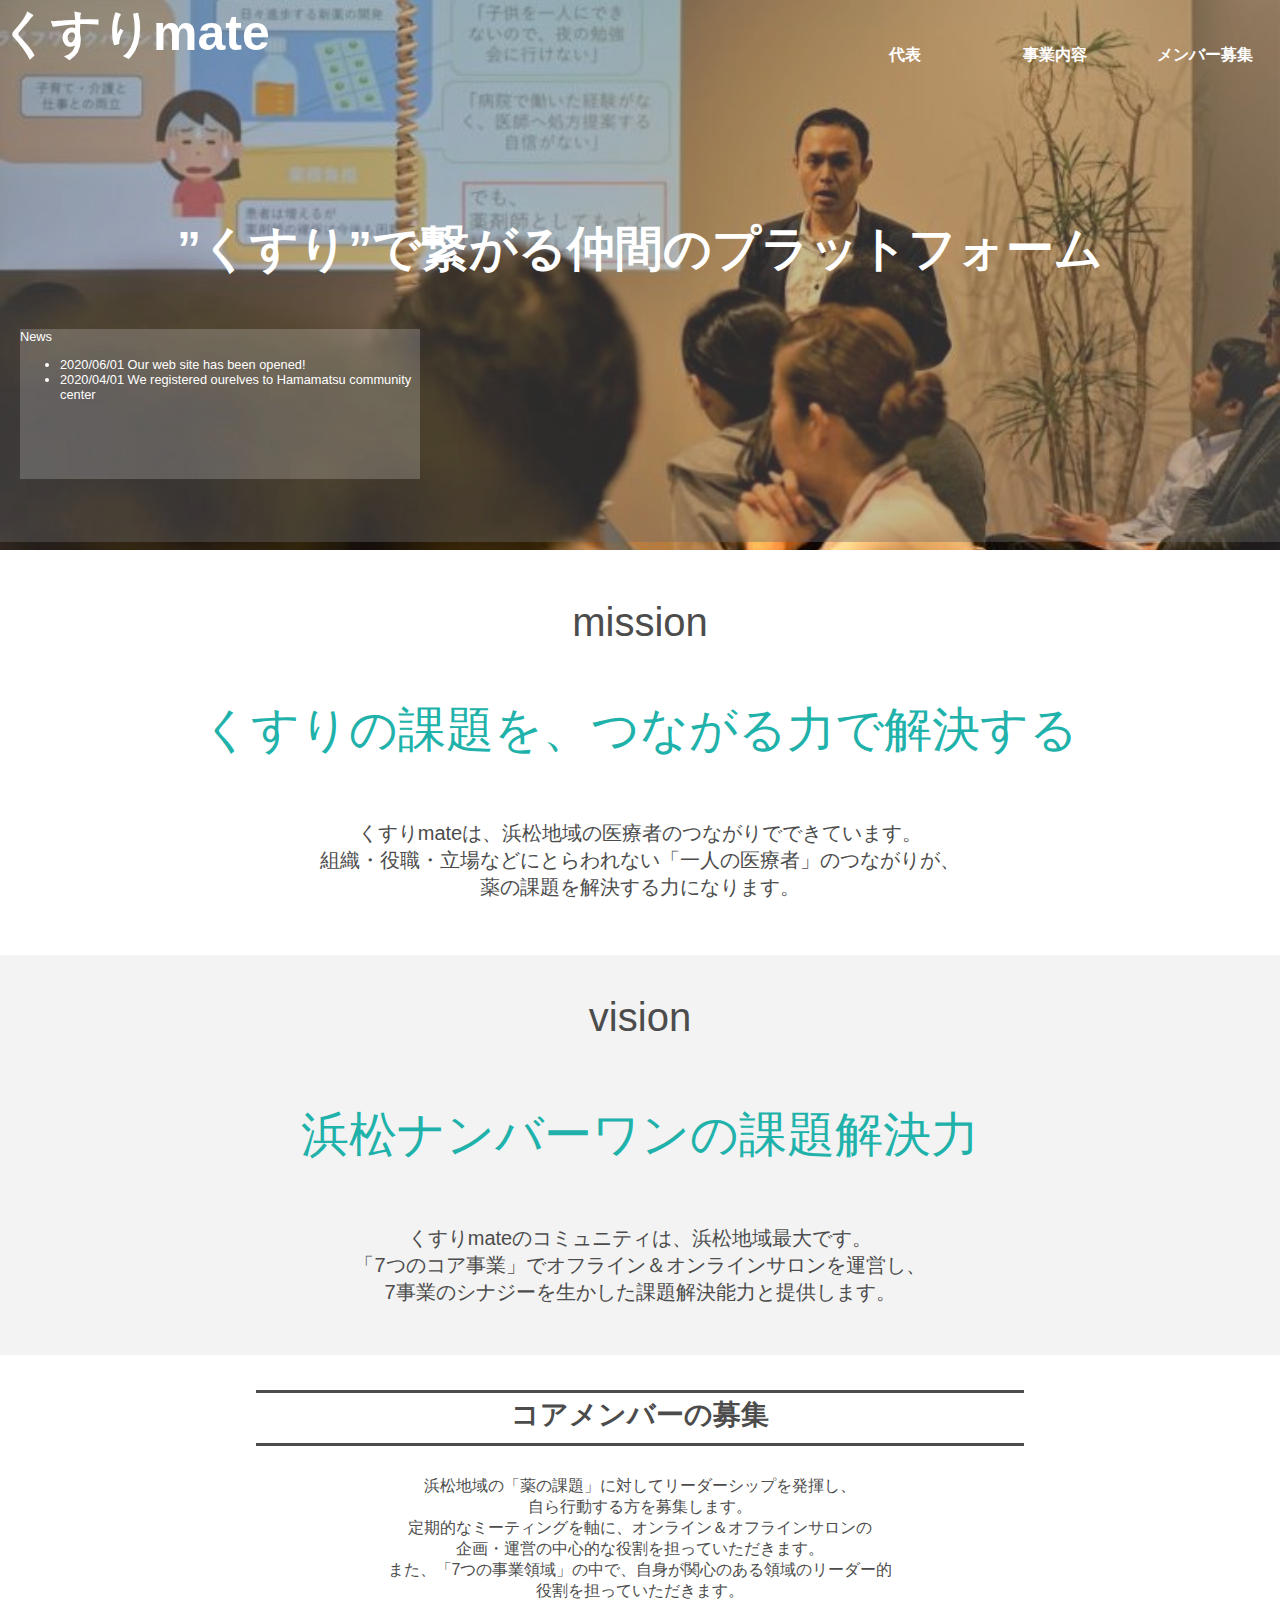
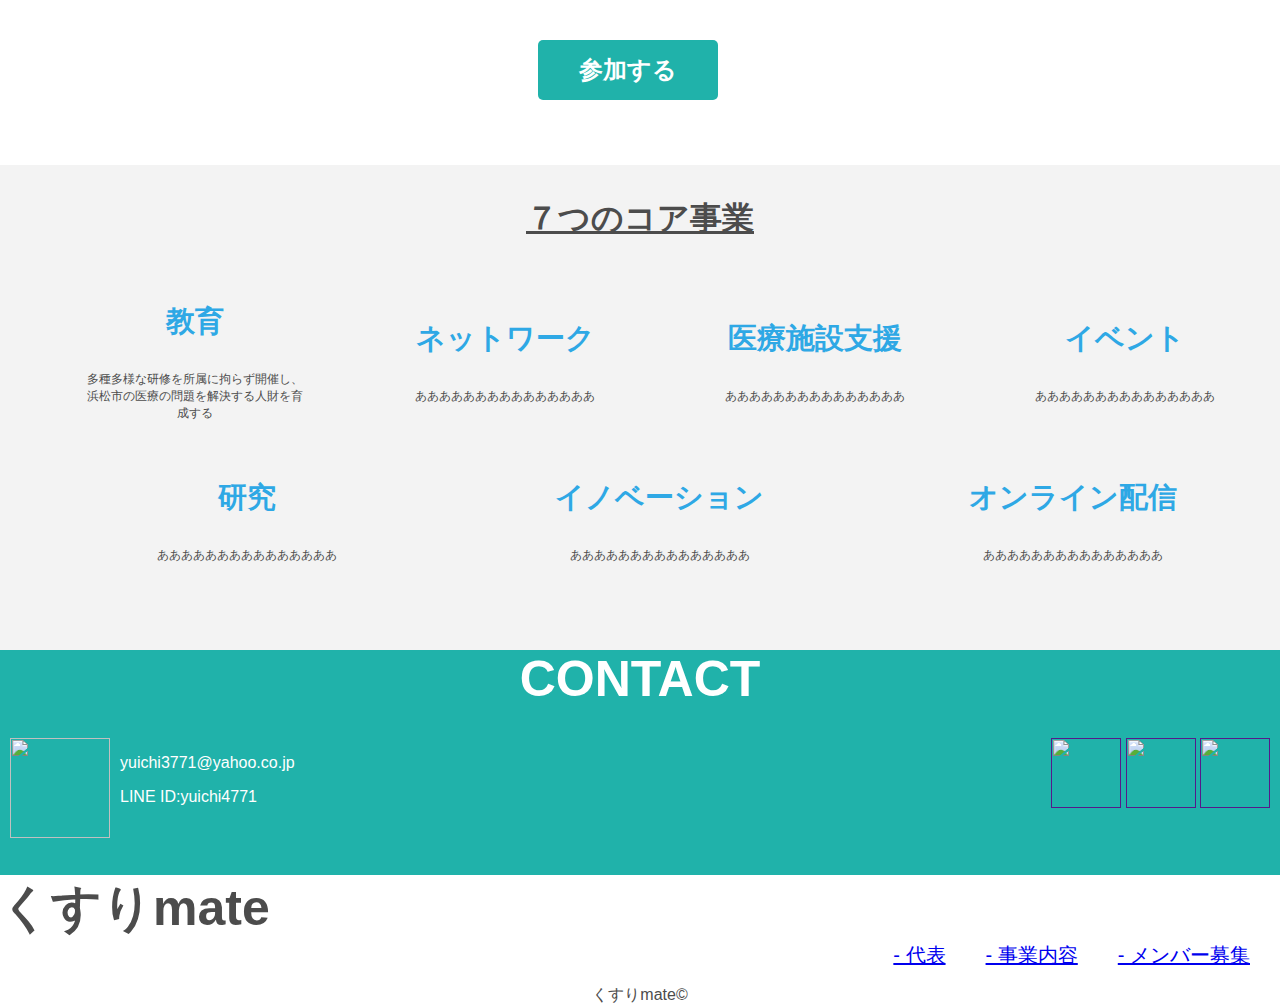
==== commit 1714ecce: "事業内容調整" ====
--- a/index.html
+++ b/index.html
@@ -87,7 +87,7 @@
                         <h3>ネットワーク</h3>
                         <p class="glb-text01">あああああああああああああああ</p>
                     </li>
-                    <li>
+                    <li class="businessli">
                         <h3>医療施設支援</h3>
                         <p class="glb-text01">あああああああああああああああ</p>
                     </li>
--- a/css/index/businessStyle.css
+++ b/css/index/businessStyle.css
@@ -12,6 +12,9 @@
 
 li.businessli{
     width: 220px;
+    margin: auto;
+    list-style: none;
+    text-align: center;
 }
 
 div#index{
@@ -24,16 +27,9 @@
     display: block;
 }
 
-h3{
+li.businessli>h3{
     color:#2ea8e5;
     font-size:180%;
-}
-
-
-li{
-    margin: auto;
-    list-style: none;
-    text-align: center;
 }
 
 ul.glb-list01{
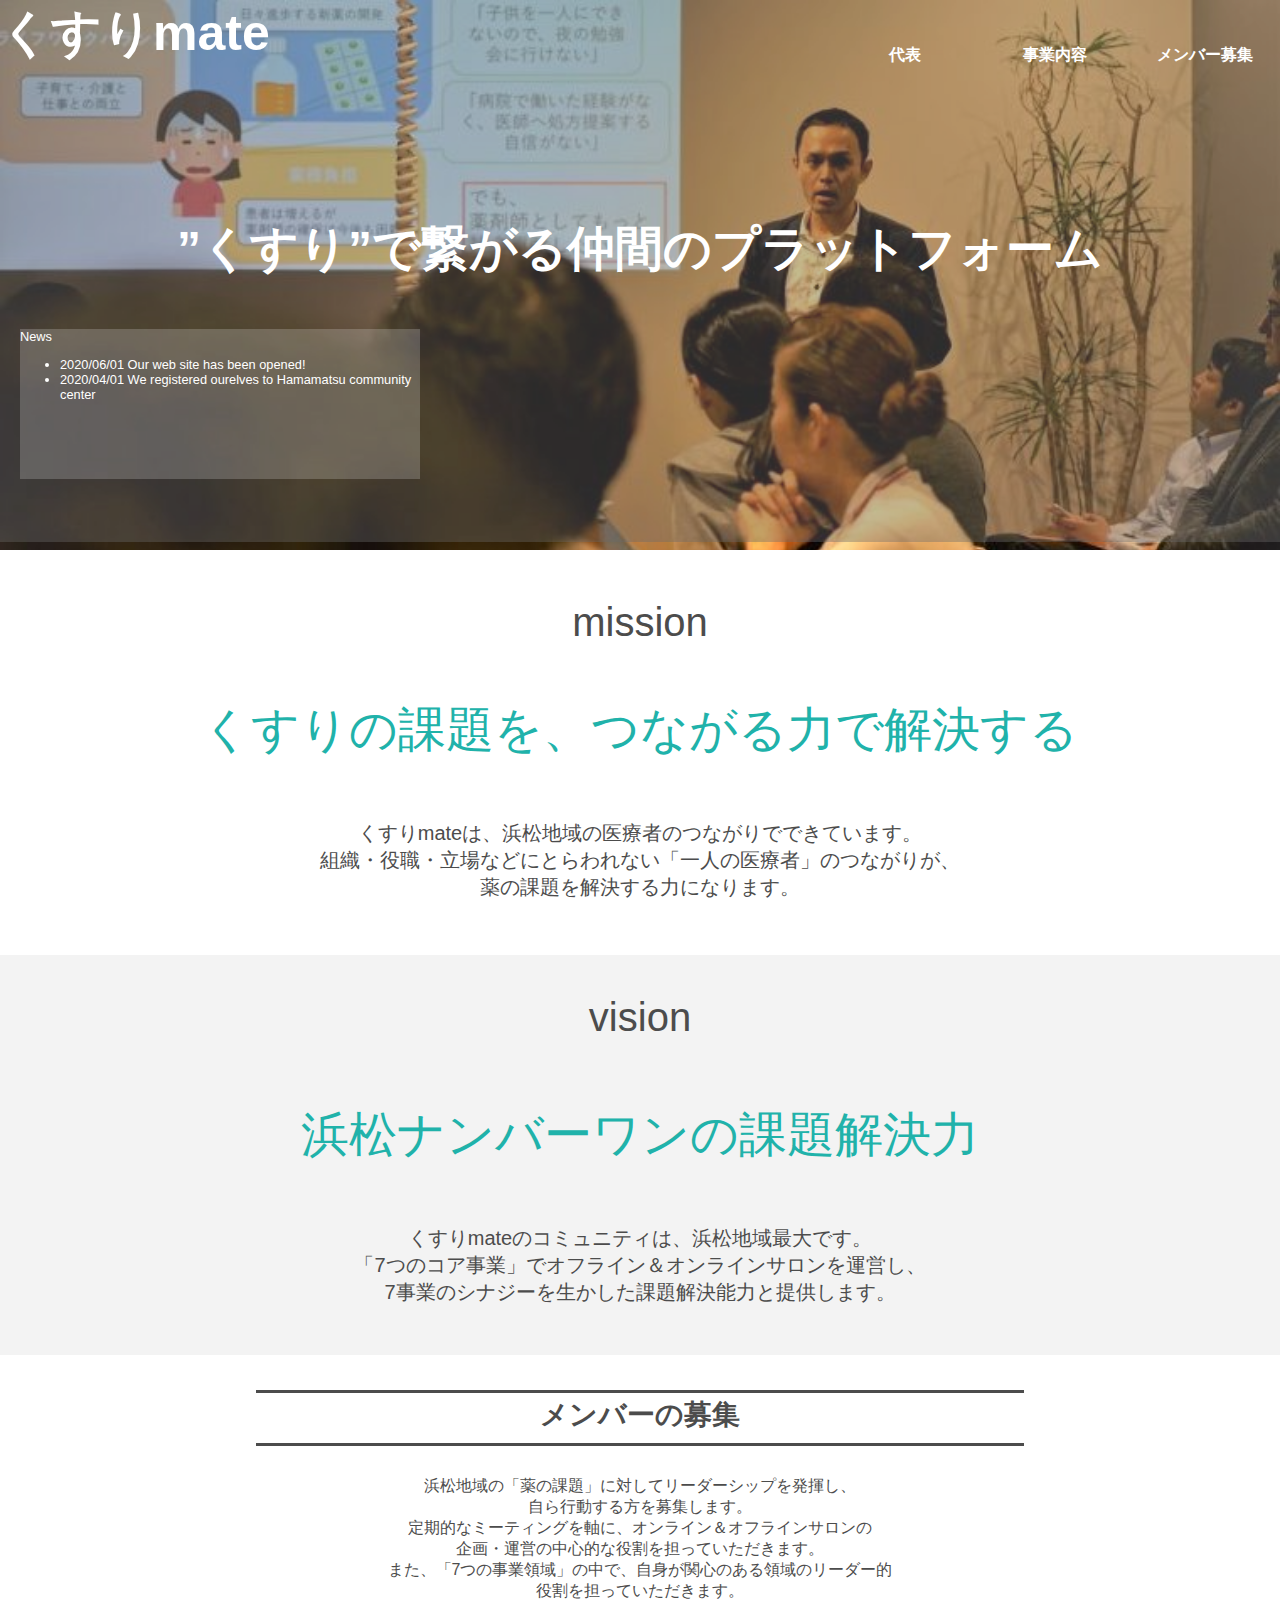
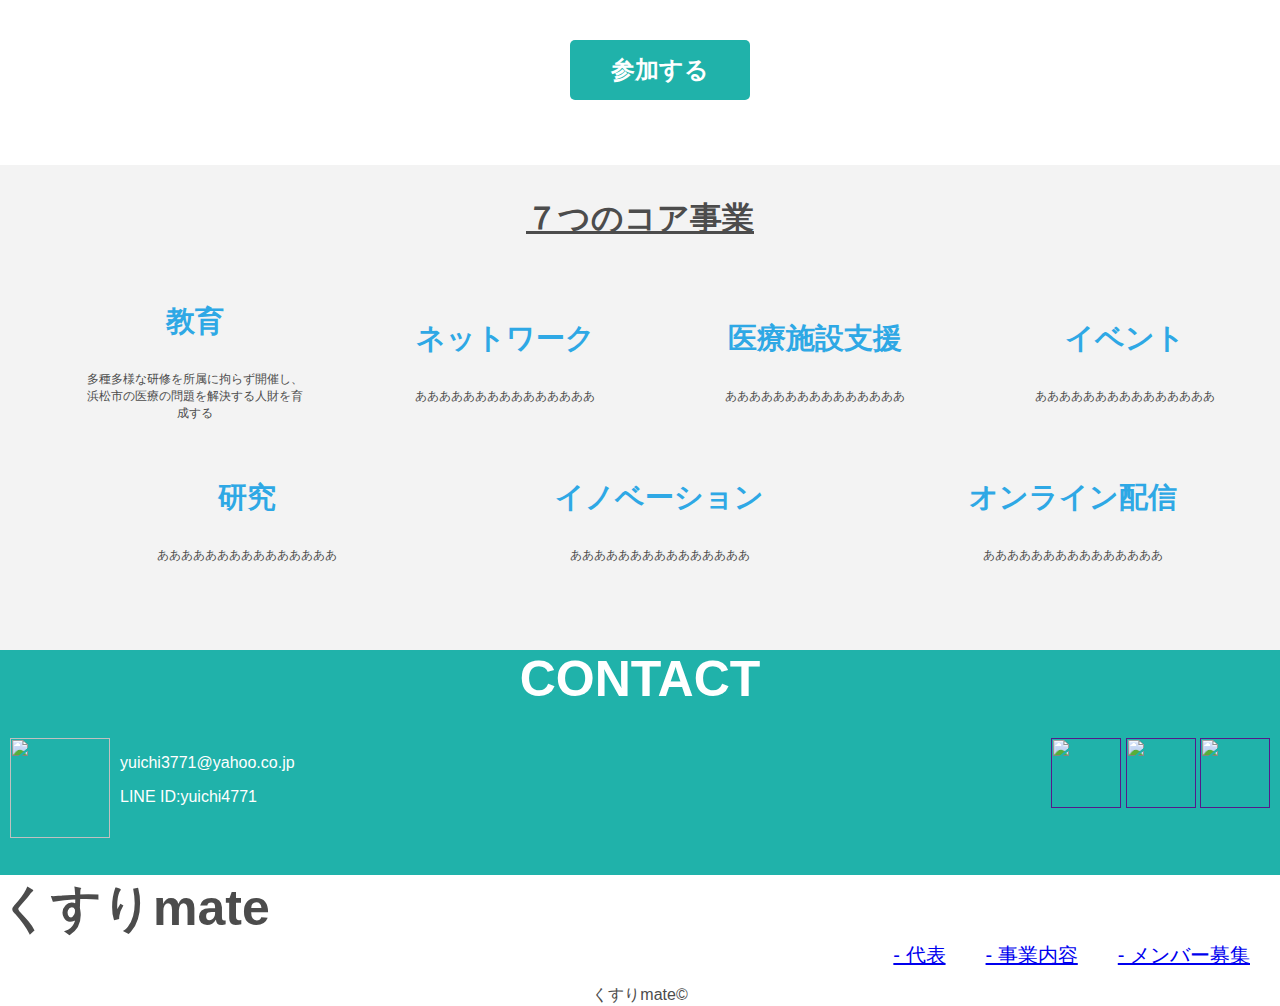
==== commit 74aed95f: "事業内容ページ調整　その他微調整" ====
--- a/index.html
+++ b/index.html
@@ -56,7 +56,7 @@
             </section>
             <section class="MEMBER">
                 <div id="memberRoleLayout">
-                    <p id="memberRoleTxt">コアメンバーの募集
+                    <p id="memberRoleTxt">メンバーの募集
                     </p>
                 </div>
                 <div id="membershipLayout">
@@ -112,6 +112,7 @@
                 </ul>
                 <link rel="stylesheet" type="text/css" href="./css/index/businessStyle.css" -->
             </section>
+            <link rel="stylesheet" type="text/css" href="./css/index/main.css" >
         </main>
 <!-- Foooter -->
         <footer>  
--- a/css/index/memberStyle.css
+++ b/css/index/memberStyle.css
@@ -44,6 +44,6 @@
 a#joinButtonLayout {
     position: absolute;
     top: 280px;
-    left: 42%;
+    left: 44.5%;
     font-size: 150%;
 }--- a/css/index/businessStyle.css
+++ b/css/index/businessStyle.css
@@ -34,6 +34,7 @@
 
 ul.glb-list01{
     display: flex;
+    justify-content: center;
     overflow: hidden;
     color:#4c4c4c;
     list-style: none;
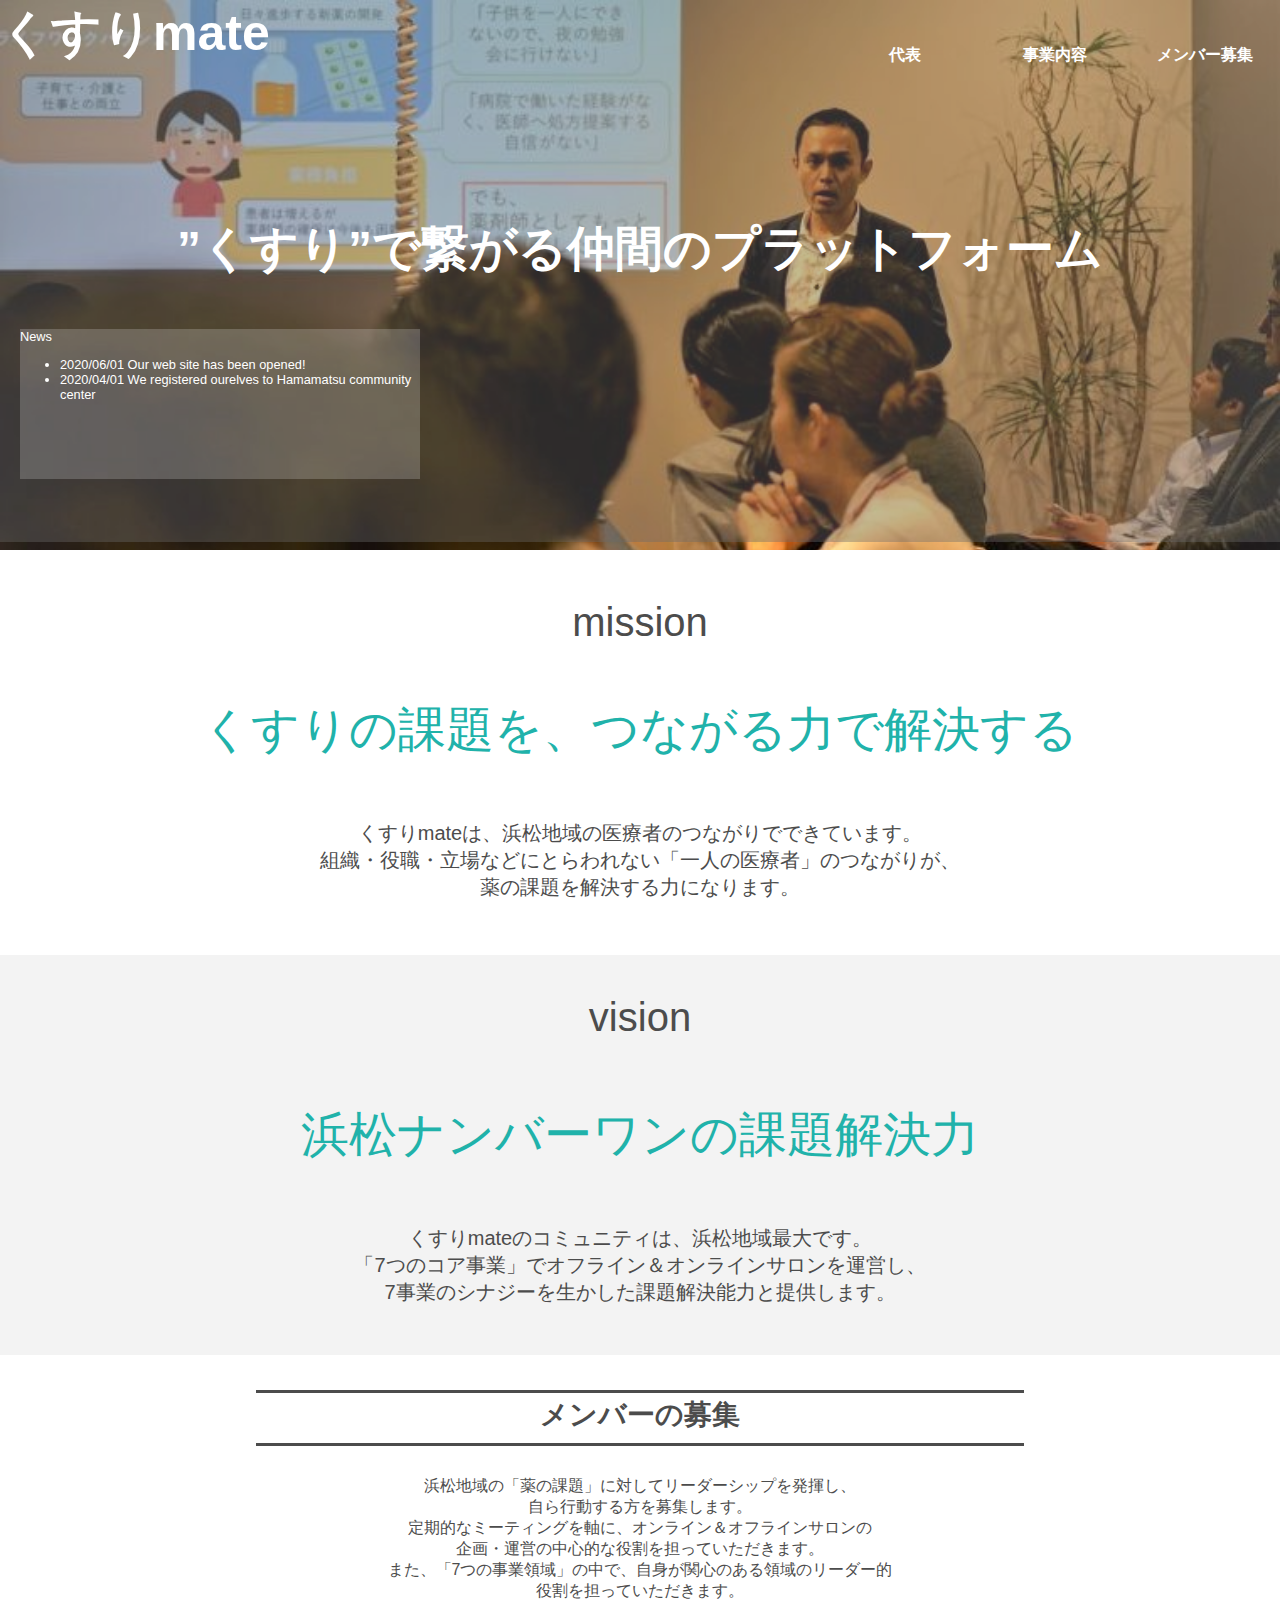
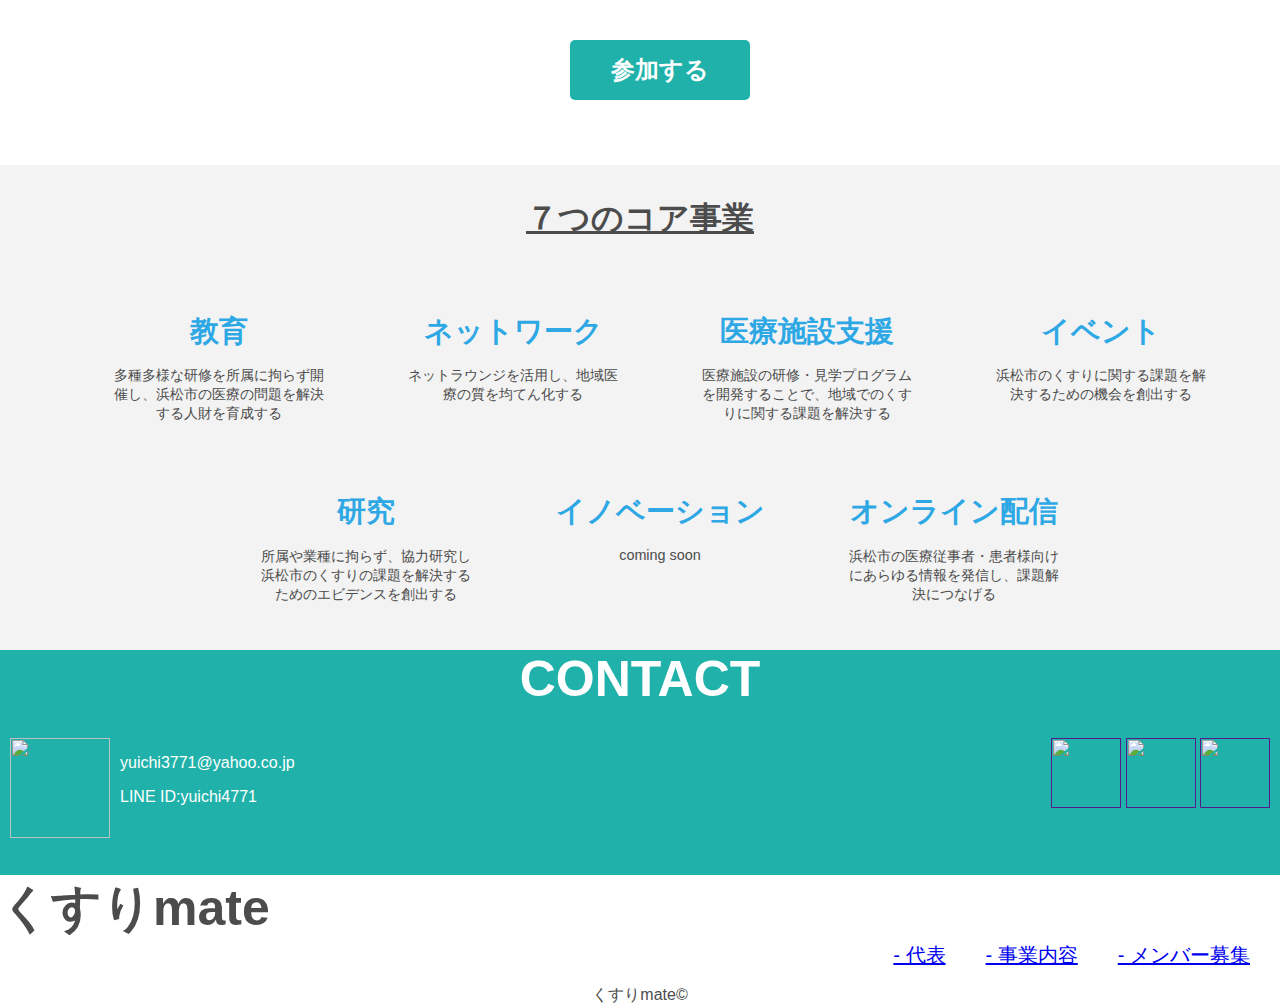
==== commit 3ea2fb46: "最終調整" ====
--- a/index.html
+++ b/index.html
@@ -85,29 +85,29 @@
                     </li>
                     <li class="businessli">
                         <h3>ネットワーク</h3>
-                        <p class="glb-text01">あああああああああああああああ</p>
+                        <p class="glb-text01">ネットラウンジを活用し、地域医療の質を均てん化する</p>
                     </li>
                     <li class="businessli">
                         <h3>医療施設支援</h3>
-                        <p class="glb-text01">あああああああああああああああ</p>
+                        <p class="glb-text01">医療施設の研修・見学プログラムを開発することで、地域でのくすりに関する課題を解決する</p>
                     </li>
                     <li class="businessli">
                         <h3>イベント</h3>
-                        <p class="glb-text01">あああああああああああああああ</p>
+                        <p class="glb-text01">浜松市のくすりに関する課題を解決するための機会を創出する</p>
                     </li>
                 </ul>
                 <ul class="glb-list01">
                     <li class="businessli">
                         <h3>研究</h3>
-                        <p class="glb-text01">あああああああああああああああ</p>
+                        <p class="glb-text01">所属や業種に拘らず、協力研究し浜松市のくすりの課題を解決するためのエビデンスを創出する</p>
                     </li>
                     <li class="businessli">
                         <h3>イノベーション</h3>
-                        <p class="glb-text01">あああああああああああああああ</p>
+                        <p class="glb-text01">coming soon</p>
                     </li>
                     <li class="businessli">
                         <h3>オンライン配信</h3>
-                        <p class="glb-text01">あああああああああああああああ</p>
+                        <p class="glb-text01">浜松市の医療従事者・患者様向けにあらゆる情報を発信し、課題解決につなげる</p>
                     </li>
                 </ul>
                 <link rel="stylesheet" type="text/css" href="./css/index/businessStyle.css" -->
--- a/css/index/businessStyle.css
+++ b/css/index/businessStyle.css
@@ -7,12 +7,12 @@
 
 
 .glb-text01 {
-    font-size: 75%;
+    font-size: 90%;
 }
 
 li.businessli{
     width: 220px;
-    margin: auto;
+    margin: 10px 37px 0px 37px;
     list-style: none;
     text-align: center;
 }
@@ -30,6 +30,7 @@
 li.businessli>h3{
     color:#2ea8e5;
     font-size:180%;
+    margin-bottom: 0;
 }
 
 ul.glb-list01{
@@ -41,3 +42,4 @@
     list-style-type: disc;
 }
 
+
